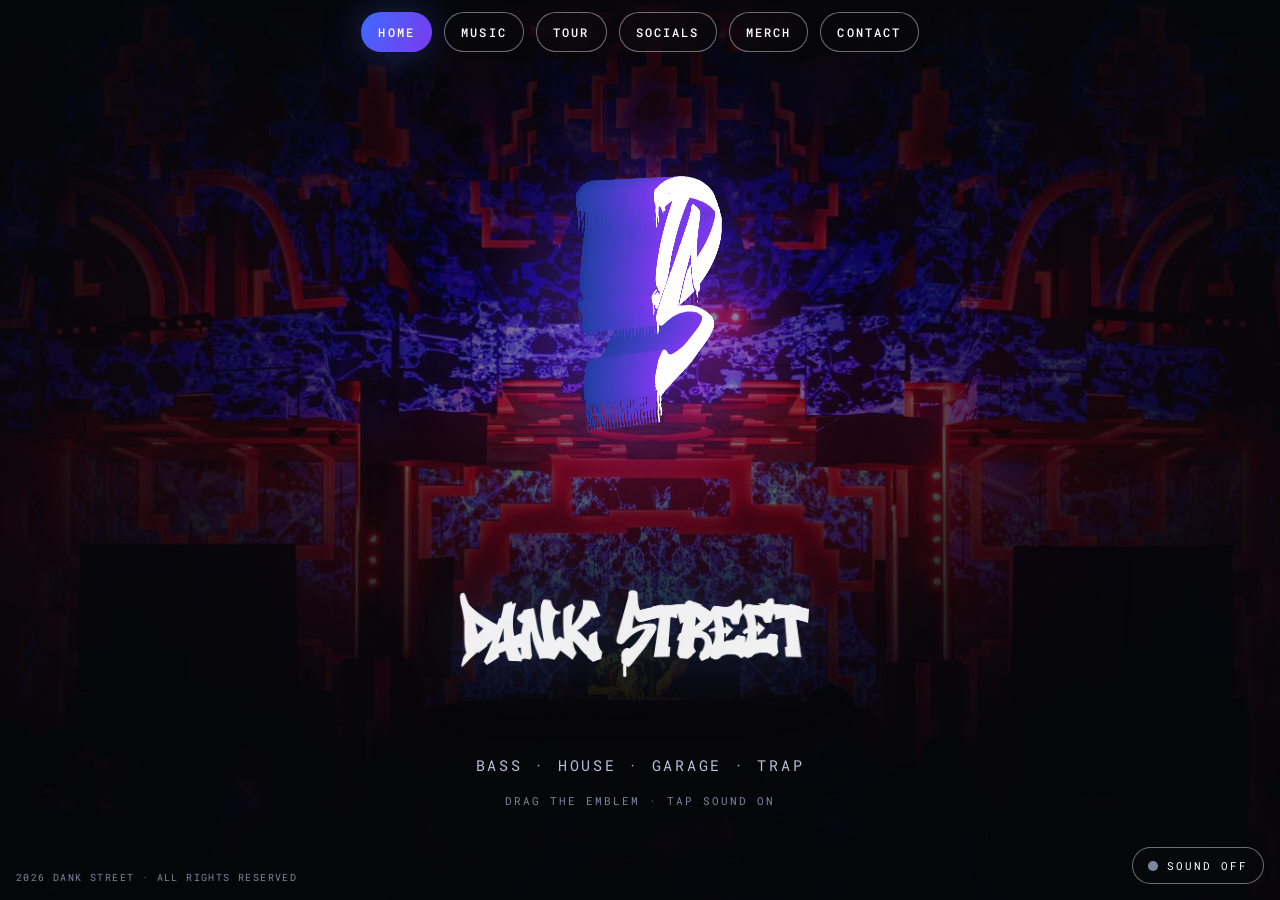
==== index.html @ d5a0f004 "Refresh genre tagline, retire signup for a coming-soon Merch page The tagline now reads bass / house" ====
<!doctype html>
<html lang="en">
  <head>
    <meta charset="UTF-8" />
    <meta name="viewport" content="width=device-width, initial-scale=1.0, viewport-fit=cover" />
    <title>DANK STREET</title>
    <meta name="description" content="DANK STREET — Philly / NYC DJ & producer. Bass · house · garage · trap. Music, tour dates, and bookings." />

    <meta property="og:type" content="website" />
    <meta property="og:title" content="DANK STREET" />
    <meta property="og:description" content="Philly / NYC DJ & producer. Bass · house · garage · trap." />
    <meta property="og:image" content="assets/img/og-cover.jpg" />
    <meta name="theme-color" content="#05060a" />

    <link rel="icon" href="assets/img/favicon.png" />
    <link rel="preconnect" href="https://fonts.googleapis.com" />
    <link rel="preconnect" href="https://fonts.gstatic.com" crossorigin />
    <link
      href="https://fonts.googleapis.com/css2?family=Roboto+Mono:wght@400;500;700&display=swap"
      rel="stylesheet"
    />
    <link rel="stylesheet" href="styles.css" />
  </head>
  <body>
    <!-- Ambient gradient wash -->
    <div class="bg-aura" aria-hidden="true"></div>

    <!-- Fixed glass pill nav -->
    <nav class="site-nav" aria-label="Site">
      <a class="nav-link" data-nav href="#home">Home</a>
      <a class="nav-link" data-nav href="#music">Music</a>
      <a class="nav-link" data-nav href="#tour">Tour</a>
      <a class="nav-link" data-nav href="#socials">Socials</a>
      <a class="nav-link" data-nav href="#merch">Merch</a>
      <a class="nav-link" data-nav href="#contact">Contact</a>
    </nav>

    <!-- Immersive hero: photo wash + slab + white logo wordmark -->
    <header class="hero" id="hero">
      <div class="hero-bg" id="heroBg" aria-hidden="true"></div>
      <div class="hero-overlay" aria-hidden="true"></div>
      <canvas id="slab" class="slab" aria-label="Interactive 3D DANK STREET icon — drag to spin"></canvas>
      <h1 class="hero-brand">
        <img
          class="hero-logo"
          id="heroLogo"
          src="assets/img/logo-hero.png"
          alt="DANK STREET"
        />
      </h1>
      <p class="hero-tag">bass &middot; house &middot; garage &middot; trap</p>
      <p class="hero-hint">drag the emblem &middot; tap sound on</p>
    </header>

    <!-- Routed content mounts here -->
    <main id="root" class="view" aria-live="polite"></main>

    <!-- Audio controls -->
    <button id="audioToggle" class="audio-toggle" type="button" aria-pressed="false" title="Play Dank Street release previews">
      <span class="audio-icon" aria-hidden="true"></span>
      <span class="audio-label">SOUND OFF</span>
    </button>

    <audio id="bgAudio" preload="none"></audio>
    <audio id="sfxHover" preload="none"></audio>
    <audio id="sfxClick" preload="none"></audio>

    <footer class="site-credit">
      <span data-year></span> DANK STREET &middot; all rights reserved
    </footer>

    <script src="content.js"></script>
    <script src="js/scramble.js" defer></script>
    <script src="js/slab.js" defer></script>
    <script src="js/audio.js" defer></script>
    <script src="js/hero.js" defer></script>
    <script src="js/router.js" defer></script>
  </body>
</html>
---- styles.css ----
/* =========================================================
   DANK STREET — theme tokens
   Palette: blues / black / purples / whites
   ========================================================= */
:root {
  --bg-black: #05060a;
  --bg-deep: #070912;
  --panel: #0c0e16;
  --panel-2: #12152233;

  --blue: #3d6bff;
  --blue-bright: #5b9ef5;
  --blue-deep: #1b2a6b;
  --purple: #7c3aed;
  --purple-bright: #a855f7;

  --white: #ffffff;
  --muted: #b8c0d8;
  --muted-dim: #7c869f;

  --border: rgba(255, 255, 255, 0.16);
  --border-strong: rgba(255, 255, 255, 0.42);

  --grad-brand: linear-gradient(120deg, var(--blue) 0%, var(--purple) 100%);
  --grad-brand-soft: linear-gradient(120deg, var(--blue-bright), var(--purple-bright));
  --glow-blue: 0 0 40px rgba(61, 107, 255, 0.35);
  --glow-purple: 0 0 44px rgba(124, 58, 237, 0.35);

  --track: 0.18em;
  --nav-h: 64px;
  --ease: cubic-bezier(0.22, 1, 0.36, 1);
}

/* =========================================================
   Base
   ========================================================= */
*,
*::before,
*::after {
  box-sizing: border-box;
}

html,
body {
  margin: 0;
  padding: 0;
  min-height: 100%;
  background: var(--bg-black);
  color: var(--white);
  font-family: "Roboto Mono", ui-monospace, SFMono-Regular, Menlo, monospace;
  -webkit-font-smoothing: antialiased;
  text-rendering: optimizeLegibility;
  overscroll-behavior: none;
  overflow-x: hidden;
}

body {
  overflow-x: hidden;
}

a {
  color: var(--blue-bright);
  text-decoration: none;
}

::selection {
  background: var(--purple);
  color: var(--white);
}

/* Ambient gradient wash behind everything */
.bg-aura {
  position: fixed;
  inset: 0;
  z-index: -2;
  background:
    radial-gradient(60% 55% at 22% 18%, rgba(61, 107, 255, 0.22), transparent 60%),
    radial-gradient(55% 55% at 82% 78%, rgba(124, 58, 237, 0.24), transparent 60%),
    radial-gradient(90% 90% at 50% 50%, rgba(7, 9, 18, 0), var(--bg-black) 85%);
  pointer-events: none;
}
.bg-aura::after {
  content: "";
  position: absolute;
  inset: 0;
  background-image: linear-gradient(rgba(255, 255, 255, 0.02) 1px, transparent 1px),
    linear-gradient(90deg, rgba(255, 255, 255, 0.02) 1px, transparent 1px);
  background-size: 48px 48px;
  mask-image: radial-gradient(70% 70% at 50% 40%, black, transparent 80%);
}

/* =========================================================
   Navigation — glass pills
   ========================================================= */
.site-nav {
  position: fixed;
  top: max(12px, env(safe-area-inset-top, 0px));
  left: 0;
  right: 0;
  z-index: 60;
  display: flex;
  flex-wrap: wrap;
  justify-content: center;
  gap: 10px 12px;
  padding: 0 max(16px, env(safe-area-inset-right, 0px)) 0
    max(16px, env(safe-area-inset-left, 0px));
}

.nav-link {
  color: var(--white);
  font-size: 12px;
  font-weight: 500;
  letter-spacing: var(--track);
  text-transform: uppercase;
  padding: 10px 16px;
  min-height: 40px;
  display: inline-flex;
  align-items: center;
  border: 1px solid var(--border-strong);
  border-radius: 999px;
  background: rgba(10, 10, 14, 0.4);
  backdrop-filter: blur(8px);
  -webkit-backdrop-filter: blur(8px);
  transition: background 160ms var(--ease), color 160ms var(--ease),
    border-color 160ms var(--ease), box-shadow 160ms var(--ease);
}

.nav-link:hover,
.nav-link:focus-visible {
  background: var(--white);
  color: var(--bg-black);
  border-color: var(--white);
  outline: none;
}

.nav-link.is-active {
  border-color: transparent;
  background: var(--grad-brand);
  color: var(--white);
  box-shadow: var(--glow-blue);
}

/* =========================================================
   Hero
   ========================================================= */
.hero {
  position: relative;
  min-height: 100vh; /* fallback */
  min-height: 100svh;
  display: flex;
  flex-direction: column;
  align-items: center;
  justify-content: center;
  text-align: center;
  padding: calc(var(--nav-h) + 24px + env(safe-area-inset-top, 0px))
    max(20px, env(safe-area-inset-right, 0px))
    calc(40px + env(safe-area-inset-bottom, 0px))
    max(20px, env(safe-area-inset-left, 0px));
  overflow: hidden;
  transition: opacity 400ms var(--ease), transform 400ms var(--ease),
    min-height 400ms var(--ease);
}

/* When a content route is active, the hero recedes but stays visible */
body.route-active .hero {
  min-height: 52vh;
  min-height: 52svh;
  opacity: 0.9;
}

.hero-bg {
  position: absolute;
  inset: 0;
  z-index: 0;
  overflow: hidden;
}

.hero-bg-slide {
  position: absolute;
  inset: -4%;
  background-size: cover;
  background-position: center;
  opacity: 0;
  transform: scale(1.04);
  transition: opacity 1.4s var(--ease), transform 9s linear;
}

.hero-bg-slide.is-active {
  opacity: 1;
  transform: scale(1.1);
}

.hero-overlay {
  position: absolute;
  inset: 0;
  z-index: 1;
  background:
    radial-gradient(50% 45% at 50% 42%, rgba(5, 6, 10, 0.25) 0%, rgba(5, 6, 10, 0.72) 60%, rgba(5, 6, 10, 0.92) 100%),
    linear-gradient(180deg, rgba(5, 6, 10, 0.45) 0%, transparent 40%, rgba(5, 6, 10, 0.85) 100%);
  pointer-events: none;
}

.slab {
  position: relative;
  z-index: 2;
  width: min(52vmin, 380px);
  height: min(52vmin, 380px);
  touch-action: none;
  cursor: grab;
  filter: drop-shadow(0 28px 70px rgba(124, 58, 237, 0.4));
}
.slab:active {
  cursor: grabbing;
}

.hero-brand {
  position: relative;
  z-index: 2;
  margin: 6px 0 4px;
  padding: 0;
  line-height: 0;
}

.hero-logo {
  display: block;
  width: min(62vmin, 420px);
  height: auto;
  object-fit: contain;
  opacity: 0.94;
  filter:
    drop-shadow(0 0 28px rgba(91, 158, 245, 0.25))
    drop-shadow(0 12px 32px rgba(5, 6, 10, 0.45));
}

.hero-tag {
  position: relative;
  z-index: 2;
  margin: 10px 0 18px;
  color: var(--muted);
  font-size: clamp(0.72rem, 2.4vw, 0.95rem);
  letter-spacing: var(--track);
  text-transform: uppercase;
}

.hero-hint {
  position: relative;
  z-index: 2;
  margin: 0;
  color: var(--muted-dim);
  font-size: 11px;
  letter-spacing: var(--track);
  text-transform: uppercase;
}

/* Contact extras */
.contact-layout {
  display: grid;
  gap: 24px;
  grid-template-columns: minmax(0, 220px) 1fr;
  align-items: start;
}
.contact-shot {
  width: 100%;
  aspect-ratio: 1 / 1;
  object-fit: cover;
  border-radius: 16px;
  border: 1px solid var(--border);
}
.contact-actions {
  display: flex;
  flex-wrap: wrap;
  gap: 10px;
  margin-top: 16px;
}

/* =========================================================
   Routed views
   ========================================================= */
.view {
  max-width: 1280px;
  margin: 0 auto;
  padding: 0 max(20px, env(safe-area-inset-right, 0px)) 120px
    max(20px, env(safe-area-inset-left, 0px));
}

.view:empty {
  padding: 0;
}

.section {
  animation: rise 420ms var(--ease) both;
}

@keyframes rise {
  from {
    opacity: 0;
    transform: translateY(18px);
  }
  to {
    opacity: 1;
    transform: none;
  }
}

.section-head {
  display: flex;
  align-items: baseline;
  gap: 14px;
  margin: 8px 0 28px;
  padding-bottom: 16px;
  border-bottom: 1px solid var(--border);
}

.section-title {
  margin: 0;
  font-size: clamp(1.6rem, 5vw, 2.6rem);
  font-weight: 700;
  letter-spacing: 0.05em;
  text-transform: uppercase;
}

.section-index {
  color: var(--purple-bright);
  font-size: 12px;
  letter-spacing: var(--track);
}

.lead {
  color: var(--muted);
  max-width: 60ch;
  line-height: 1.7;
}

/* Cards / grids */
.grid {
  display: grid;
  gap: 18px;
}
.grid.cols-2 {
  grid-template-columns: repeat(auto-fill, minmax(280px, 1fr));
}
.grid.cols-3 {
  grid-template-columns: repeat(auto-fill, minmax(320px, 1fr));
}

.card {
  border: 1px solid var(--border);
  border-radius: 16px;
  background: linear-gradient(180deg, rgba(255, 255, 255, 0.04), rgba(255, 255, 255, 0.01));
  overflow: hidden;
  transition: border-color 200ms var(--ease), transform 200ms var(--ease),
    box-shadow 200ms var(--ease);
}
.card:hover {
  border-color: var(--border-strong);
  transform: translateY(-3px);
  box-shadow: var(--glow-purple);
}

/* Music */
.release-cover {
  aspect-ratio: 1 / 1;
  width: 100%;
  object-fit: cover;
  display: block;
  background: var(--grad-brand);
}
.release-cover.placeholder {
  display: grid;
  place-items: center;
  color: rgba(255, 255, 255, 0.8);
  font-size: 11px;
  letter-spacing: var(--track);
  text-transform: uppercase;
}
.release-body {
  padding: 14px 16px 18px;
}
.release-title {
  margin: 0 0 2px;
  font-size: 1rem;
  letter-spacing: 0.04em;
}
.release-meta {
  color: var(--muted-dim);
  font-size: 12px;
  letter-spacing: 0.08em;
  text-transform: uppercase;
}
.release-links {
  display: flex;
  flex-wrap: wrap;
  gap: 8px;
  margin-top: 12px;
}
.embed-wrap {
  border-top: 1px solid var(--border);
  width: 100%;
  max-width: 100%;
  overflow: hidden;
}
.embed-wrap iframe {
  display: block;
  width: 100%;
  max-width: 100%;
  border: 0;
}

/* Tour */
.tour-row {
  display: grid;
  grid-template-columns: 120px 1fr auto;
  gap: 16px;
  align-items: center;
  padding: 18px 4px;
  border-bottom: 1px solid var(--border);
}
.tour-date {
  color: var(--blue-bright);
  font-weight: 700;
  letter-spacing: 0.06em;
}
.tour-place {
  display: flex;
  flex-direction: column;
  gap: 2px;
}
.tour-city {
  letter-spacing: 0.04em;
  text-transform: uppercase;
}
.tour-venue {
  color: var(--muted-dim);
  font-size: 13px;
}

/* Socials */
.social-list {
  display: flex;
  flex-wrap: wrap;
  gap: 12px;
}

/* Brand mark drawn as a mask so it inherits the pill's text colour and
   inverts along with it on hover. */
.social-icon {
  width: 16px;
  height: 16px;
  flex: none;
  background: currentColor;
  -webkit-mask: var(--icon) center / contain no-repeat;
  mask: var(--icon) center / contain no-repeat;
}

/* Buttons / pills */
.btn {
  display: inline-flex;
  align-items: center;
  gap: 8px;
  font-size: 12px;
  font-weight: 500;
  letter-spacing: var(--track);
  text-transform: uppercase;
  padding: 10px 18px;
  border-radius: 999px;
  border: 1px solid var(--border-strong);
  background: rgba(255, 255, 255, 0.04);
  color: var(--white);
  cursor: pointer;
  transition: background 160ms var(--ease), color 160ms var(--ease),
    border-color 160ms var(--ease), box-shadow 160ms var(--ease);
}
.btn:hover,
.btn:focus-visible {
  background: var(--white);
  color: var(--bg-black);
  border-color: var(--white);
  outline: none;
}
.btn.primary {
  background: var(--grad-brand);
  border-color: transparent;
  box-shadow: var(--glow-blue);
}
.btn.primary:hover {
  filter: brightness(1.08);
  color: var(--white);
}
.btn.sm {
  padding: 7px 13px;
  font-size: 11px;
}

/* Coming-soon badge */
.coming-soon {
  display: inline-block;
  margin: 0 0 18px;
  padding: 7px 14px;
  border-radius: 999px;
  border: 1px solid rgba(168, 85, 247, 0.45);
  background: rgba(124, 58, 237, 0.14);
  color: var(--purple-bright);
  font-size: 11px;
  letter-spacing: var(--track);
  text-transform: uppercase;
}

/* Forms */
.form {
  display: flex;
  flex-direction: column;
  gap: 14px;
  max-width: min(460px, 100%);
  width: 100%;
}
.field label {
  display: block;
  font-size: 11px;
  letter-spacing: var(--track);
  text-transform: uppercase;
  color: var(--muted);
  margin-bottom: 6px;
}
.field input,
.field textarea {
  width: 100%;
  max-width: 100%;
  box-sizing: border-box;
  padding: 12px 14px;
  border-radius: 12px;
  border: 1px solid var(--border);
  background: rgba(255, 255, 255, 0.03);
  color: var(--white);
  font: inherit;
  font-size: 16px; /* avoids iOS focus zoom */
  transition: border-color 160ms var(--ease), box-shadow 160ms var(--ease);
}
.field input:focus,
.field textarea:focus {
  outline: none;
  border-color: var(--blue);
  box-shadow: 0 0 0 3px rgba(61, 107, 255, 0.25);
}
.form-note {
  min-height: 18px;
  font-size: 12px;
  letter-spacing: 0.04em;
}
.form-note.ok {
  color: var(--blue-bright);
}
.form-note.err {
  color: #ff6b8b;
}

.empty-state {
  color: var(--muted-dim);
  border: 1px dashed var(--border);
  border-radius: 16px;
  padding: 40px 24px;
  text-align: center;
  letter-spacing: 0.06em;
}

/* =========================================================
   Audio toggle
   ========================================================= */
.audio-toggle {
  position: fixed;
  right: max(16px, env(safe-area-inset-right, 0px));
  bottom: max(16px, env(safe-area-inset-bottom, 0px));
  z-index: 60;
  display: inline-flex;
  align-items: center;
  gap: 9px;
  padding: 10px 15px;
  max-width: min(240px, calc(100vw - 32px));
  border-radius: 999px;
  border: 1px solid var(--border-strong);
  background: rgba(10, 10, 14, 0.5);
  backdrop-filter: blur(8px);
  -webkit-backdrop-filter: blur(8px);
  color: var(--white);
  font: inherit;
  font-size: 11px;
  letter-spacing: var(--track);
  text-transform: uppercase;
  cursor: pointer;
  transition: background 160ms var(--ease), border-color 160ms var(--ease);
}
.audio-toggle:hover {
  border-color: var(--white);
}
.audio-label {
  overflow: hidden;
  text-overflow: ellipsis;
  white-space: nowrap;
}
.audio-icon {
  width: 10px;
  height: 10px;
  border-radius: 50%;
  background: var(--muted-dim);
  box-shadow: none;
  transition: background 160ms var(--ease), box-shadow 160ms var(--ease);
}
.audio-toggle[aria-pressed="true"] .audio-icon {
  background: var(--blue-bright);
  box-shadow: 0 0 12px var(--blue-bright);
  animation: pulse 1.6s var(--ease) infinite;
}
@keyframes pulse {
  0%,
  100% {
    transform: scale(1);
    opacity: 1;
  }
  50% {
    transform: scale(1.35);
    opacity: 0.7;
  }
}

/* =========================================================
   Footer credit
   ========================================================= */
.site-credit {
  position: fixed;
  left: max(16px, env(safe-area-inset-left, 0px));
  bottom: max(16px, env(safe-area-inset-bottom, 0px));
  z-index: 40;
  color: var(--muted-dim);
  font-size: 10px;
  letter-spacing: 0.14em;
  text-transform: uppercase;
  pointer-events: none;
  max-width: calc(100vw - 160px);
}

.release,
.card {
  max-width: 100%;
}
img {
  max-width: 100%;
  height: auto;
}

/* =========================================================
   Responsive
   ========================================================= */
@media (max-width: 720px) {
  .site-nav {
    gap: 6px 8px;
    top: max(8px, env(safe-area-inset-top, 0px));
  }
  .nav-link {
    padding: 9px 12px;
    min-height: 40px;
    font-size: 11px;
    letter-spacing: 0.1em;
  }
  .tour-row {
    grid-template-columns: 1fr;
    gap: 8px;
  }
  .site-credit {
    display: none;
  }
  .contact-layout {
    grid-template-columns: 1fr;
  }
  .contact-shot {
    max-width: 220px;
  }
  .hero {
    padding-top: calc(72px + env(safe-area-inset-top, 0px));
    padding-bottom: calc(28px + env(safe-area-inset-bottom, 0px));
  }
  .hero-logo {
    width: min(70vmin, 300px);
  }
  .slab {
    width: min(40vmin, 240px);
    height: min(40vmin, 240px);
  }
  body.route-active .hero {
    min-height: 42vh;
    min-height: 42svh;
  }
  .grid.cols-2,
  .grid.cols-3 {
    grid-template-columns: 1fr;
  }
  .contact-actions {
    width: 100%;
  }
  .contact-actions .btn {
    flex: 1 1 auto;
    justify-content: center;
  }
}

/* Very narrow phones: keep nav as a single scrollable row */
@media (max-width: 400px) {
  .site-nav {
    flex-wrap: nowrap;
    justify-content: flex-start;
    overflow-x: auto;
    -webkit-overflow-scrolling: touch;
    scrollbar-width: none;
    gap: 8px;
    padding-bottom: 4px;
  }
  .site-nav::-webkit-scrollbar {
    display: none;
  }
  .nav-link {
    flex: 0 0 auto;
    padding: 9px 14px;
    font-size: 10px;
  }
  .slab {
    width: min(38vmin, 200px);
    height: min(38vmin, 200px);
  }
  .hero-logo {
    width: min(78vmin, 280px);
  }
  .hero-hint {
    font-size: 10px;
  }
}

@media (prefers-reduced-motion: reduce) {
  *,
  *::before,
  *::after {
    animation-duration: 0.001ms !important;
    animation-iteration-count: 1 !important;
    transition-duration: 0.001ms !important;
  }
}
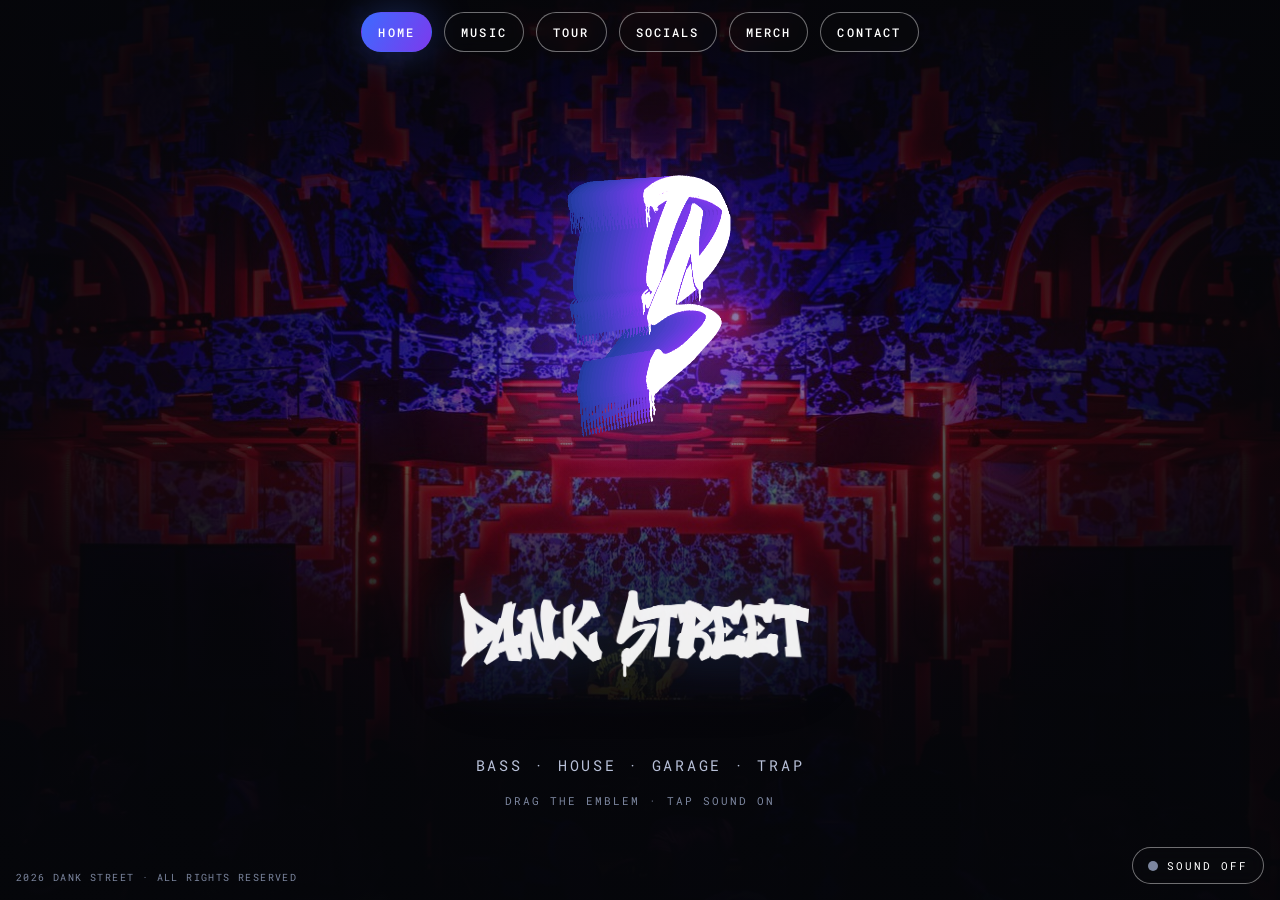
==== commit 86f652c8: "Free scroll from the hero emblem and prep for cloud launch The slab canvas used touch-action:none an" ====
--- a/index.html
+++ b/index.html
@@ -6,10 +6,16 @@
     <title>DANK STREET</title>
     <meta name="description" content="DANK STREET — Philly / NYC DJ & producer. Bass · house · garage · trap. Music, tour dates, and bookings." />
 
+    <!-- Social scrapers do not run JS and do not reliably resolve relative
+         URLs, so these four must stay absolute. Update all of them together
+         when the custom domain goes live (see DEPLOY.md). -->
+    <link rel="canonical" href="https://llawn43.github.io/DANKSTREET-website/" />
     <meta property="og:type" content="website" />
     <meta property="og:title" content="DANK STREET" />
     <meta property="og:description" content="Philly / NYC DJ & producer. Bass · house · garage · trap." />
-    <meta property="og:image" content="assets/img/og-cover.jpg" />
+    <meta property="og:url" content="https://llawn43.github.io/DANKSTREET-website/" />
+    <meta property="og:image" content="https://llawn43.github.io/DANKSTREET-website/assets/img/og-cover.jpg" />
+    <meta name="twitter:card" content="summary_large_image" />
     <meta name="theme-color" content="#05060a" />
 
     <link rel="icon" href="assets/img/favicon.png" />
--- a/styles.css
+++ b/styles.css
@@ -205,7 +205,9 @@
   z-index: 2;
   width: min(52vmin, 380px);
   height: min(52vmin, 380px);
-  touch-action: none;
+  /* pan-y hands vertical swipes back to the page so the emblem cannot trap
+     scrolling on touch devices; horizontal drags still reach the canvas. */
+  touch-action: pan-y;
   cursor: grab;
   filter: drop-shadow(0 28px 70px rgba(124, 58, 237, 0.4));
 }
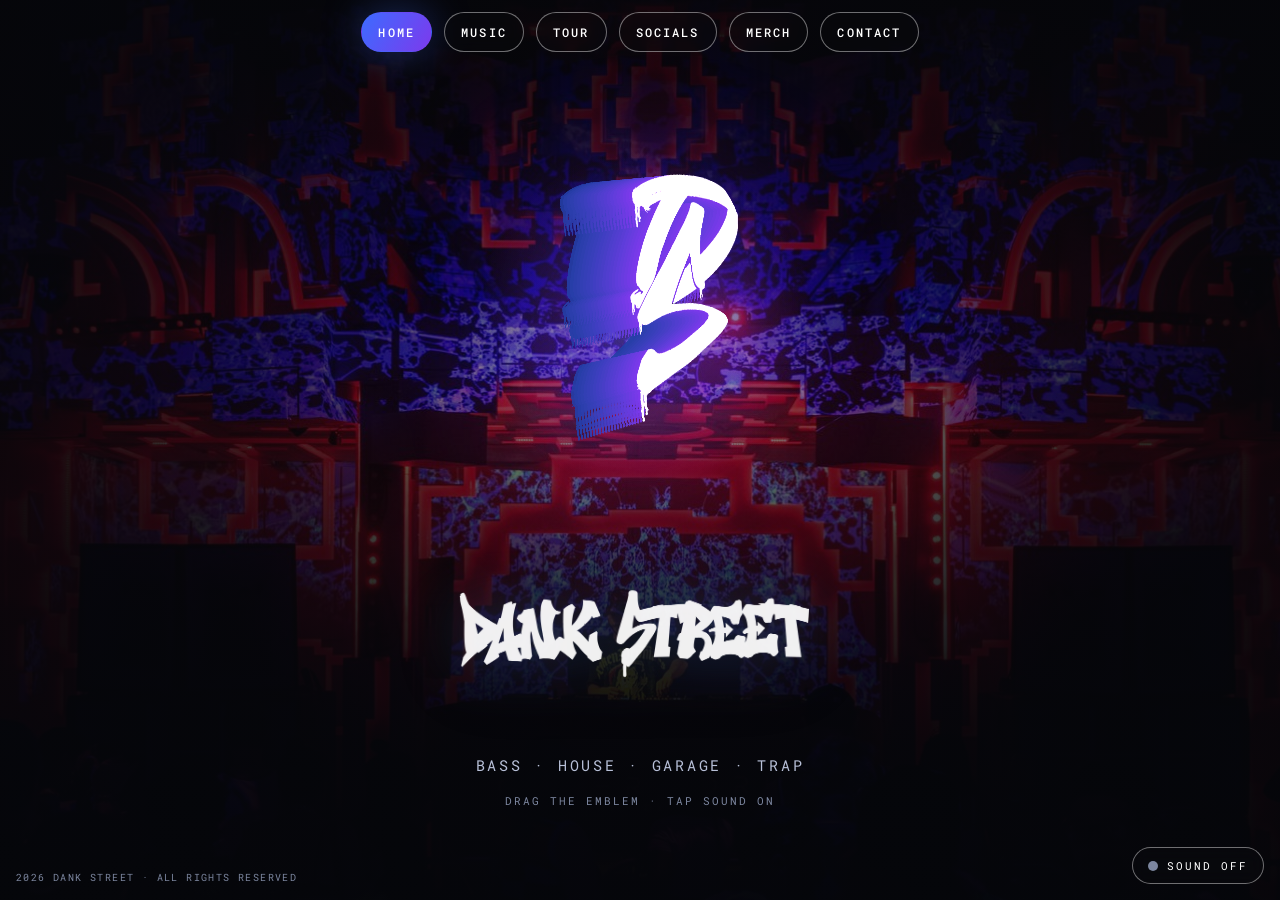
==== commit 3c393351: "Attach dankstreetmusic.com and point Open Graph at the live domain DNS now resolves to GitHub Pages." ====
--- a/index.html
+++ b/index.html
@@ -9,12 +9,12 @@
     <!-- Social scrapers do not run JS and do not reliably resolve relative
          URLs, so these four must stay absolute. Update all of them together
          when the custom domain goes live (see DEPLOY.md). -->
-    <link rel="canonical" href="https://llawn43.github.io/DANKSTREET-website/" />
+    <link rel="canonical" href="https://dankstreetmusic.com/" />
     <meta property="og:type" content="website" />
     <meta property="og:title" content="DANK STREET" />
     <meta property="og:description" content="Philly / NYC DJ & producer. Bass · house · garage · trap." />
-    <meta property="og:url" content="https://llawn43.github.io/DANKSTREET-website/" />
-    <meta property="og:image" content="https://llawn43.github.io/DANKSTREET-website/assets/img/og-cover.jpg" />
+    <meta property="og:url" content="https://dankstreetmusic.com/" />
+    <meta property="og:image" content="https://dankstreetmusic.com/assets/img/og-cover.jpg" />
     <meta name="twitter:card" content="summary_large_image" />
     <meta name="theme-color" content="#05060a" />
 
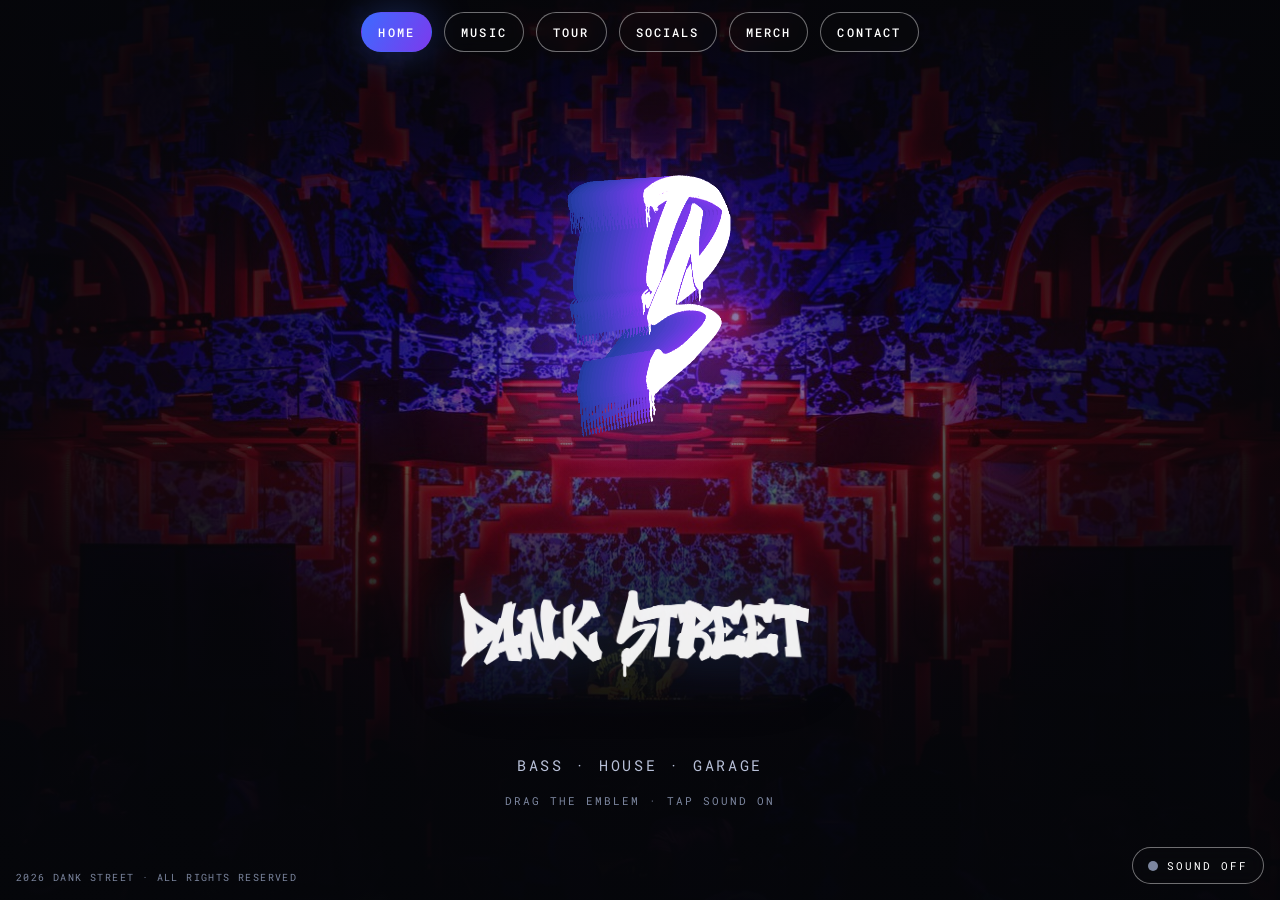
==== commit 06b1003d: "Drop trap from the genre tagline on home and meta" ====
--- a/index.html
+++ b/index.html
@@ -4,7 +4,7 @@
     <meta charset="UTF-8" />
     <meta name="viewport" content="width=device-width, initial-scale=1.0, viewport-fit=cover" />
     <title>DANK STREET</title>
-    <meta name="description" content="DANK STREET — Philly / NYC DJ & producer. Bass · house · garage · trap. Music, tour dates, and bookings." />
+    <meta name="description" content="DANK STREET — Philly / NYC DJ & producer. Bass · house · garage. Music, tour dates, and bookings." />
 
     <!-- Social scrapers do not run JS and do not reliably resolve relative
          URLs, so these four must stay absolute. Update all of them together
@@ -12,7 +12,7 @@
     <link rel="canonical" href="https://dankstreetmusic.com/" />
     <meta property="og:type" content="website" />
     <meta property="og:title" content="DANK STREET" />
-    <meta property="og:description" content="Philly / NYC DJ & producer. Bass · house · garage · trap." />
+    <meta property="og:description" content="Philly / NYC DJ & producer. Bass · house · garage." />
     <meta property="og:url" content="https://dankstreetmusic.com/" />
     <meta property="og:image" content="https://dankstreetmusic.com/assets/img/og-cover.jpg" />
     <meta name="twitter:card" content="summary_large_image" />
@@ -54,7 +54,7 @@
           alt="DANK STREET"
         />
       </h1>
-      <p class="hero-tag">bass &middot; house &middot; garage &middot; trap</p>
+      <p class="hero-tag">bass &middot; house &middot; garage</p>
       <p class="hero-hint">drag the emblem &middot; tap sound on</p>
     </header>
 
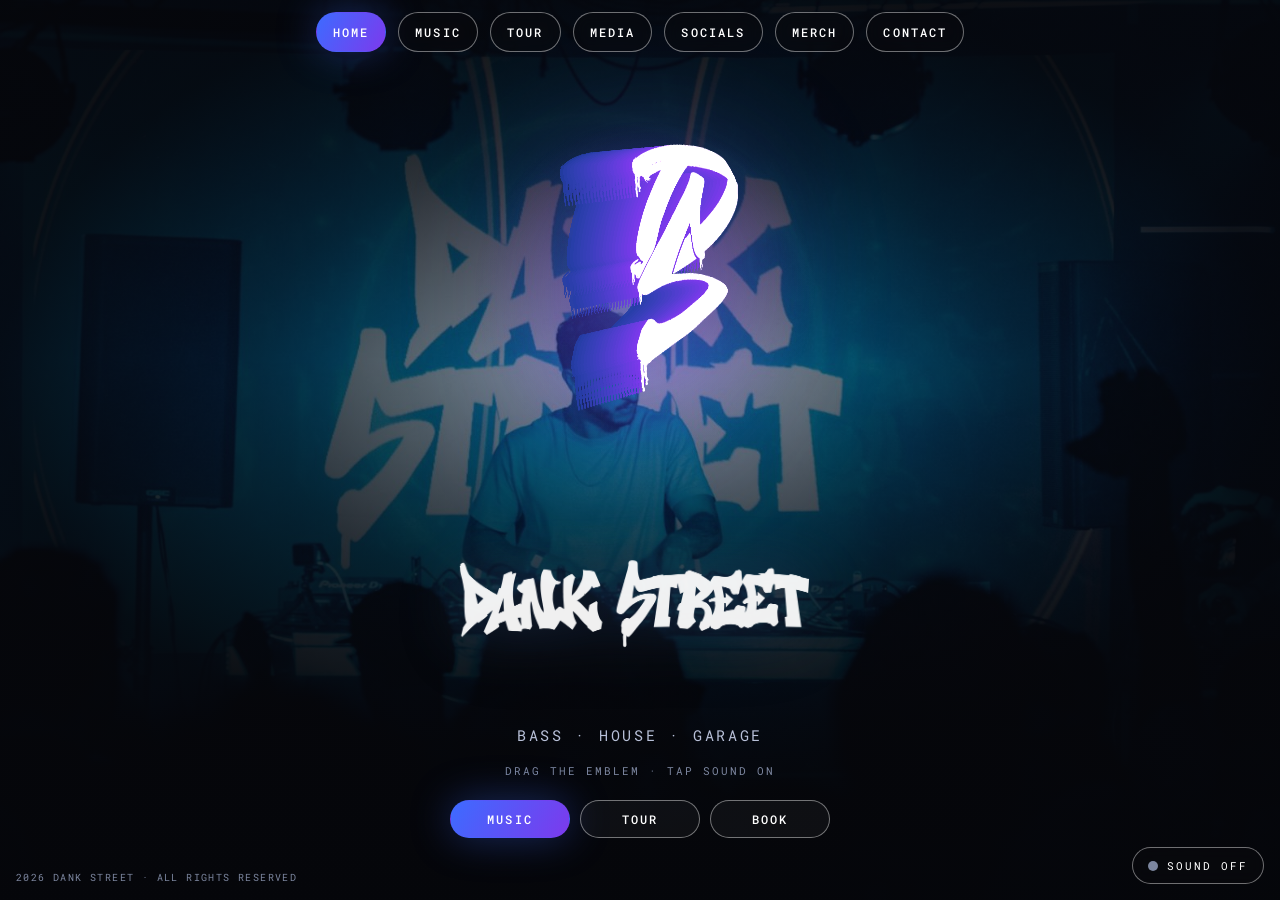
==== commit 48abb9c1: "Ship review fixes: tour sync, SEO, CTAs, media, and weight pass. Reconcile upcoming dates with Linkt" ====
--- a/index.html
+++ b/index.html
@@ -4,7 +4,10 @@
     <meta charset="UTF-8" />
     <meta name="viewport" content="width=device-width, initial-scale=1.0, viewport-fit=cover" />
     <title>DANK STREET</title>
-    <meta name="description" content="DANK STREET — Philly / NYC DJ & producer. Bass · house · garage. Music, tour dates, and bookings." />
+    <meta
+      name="description"
+      content="DANK STREET - Philly / NYC DJ and producer. Bass, house, garage. Music, tour dates, and bookings."
+    />
 
     <!-- Social scrapers do not run JS and do not reliably resolve relative
          URLs, so these four must stay absolute. Update all of them together
@@ -12,7 +15,10 @@
     <link rel="canonical" href="https://dankstreetmusic.com/" />
     <meta property="og:type" content="website" />
     <meta property="og:title" content="DANK STREET" />
-    <meta property="og:description" content="Philly / NYC DJ & producer. Bass · house · garage." />
+    <meta
+      property="og:description"
+      content="Philly / NYC DJ and producer. Bass, house, garage."
+    />
     <meta property="og:url" content="https://dankstreetmusic.com/" />
     <meta property="og:image" content="https://dankstreetmusic.com/assets/img/og-cover.jpg" />
     <meta name="twitter:card" content="summary_large_image" />
@@ -26,6 +32,29 @@
       rel="stylesheet"
     />
     <link rel="stylesheet" href="styles.css" />
+
+    <script type="application/ld+json">
+      {
+        "@context": "https://schema.org",
+        "@type": "MusicGroup",
+        "name": "DANK STREET",
+        "url": "https://dankstreetmusic.com/",
+        "genre": ["Bass House", "House", "UK Garage", "Bass"],
+        "email": "dankstreets@gmail.com",
+        "sameAs": [
+          "https://instagram.com/dankstreetmusic",
+          "https://soundcloud.com/dankstreet",
+          "https://open.spotify.com/artist/0NLNgYQ7nC55xyR1yK0ELY",
+          "https://music.apple.com/us/artist/dank-street/1811364253",
+          "https://www.beatport.com/artist/dank-street/1310487",
+          "https://linktr.ee/dankstreetmusic"
+        ],
+        "memberOf": {
+          "@type": "Organization",
+          "name": "Sound Selectas"
+        }
+      }
+    </script>
   </head>
   <body>
     <!-- Ambient gradient wash -->
@@ -36,6 +65,7 @@
       <a class="nav-link" data-nav href="#home">Home</a>
       <a class="nav-link" data-nav href="#music">Music</a>
       <a class="nav-link" data-nav href="#tour">Tour</a>
+      <a class="nav-link" data-nav href="#media">Media</a>
       <a class="nav-link" data-nav href="#socials">Socials</a>
       <a class="nav-link" data-nav href="#merch">Merch</a>
       <a class="nav-link" data-nav href="#contact">Contact</a>
@@ -45,24 +75,37 @@
     <header class="hero" id="hero">
       <div class="hero-bg" id="heroBg" aria-hidden="true"></div>
       <div class="hero-overlay" aria-hidden="true"></div>
-      <canvas id="slab" class="slab" aria-label="Interactive 3D DANK STREET icon — drag to spin"></canvas>
+      <canvas id="slab" class="slab" aria-label="Interactive 3D DANK STREET icon - drag to spin"></canvas>
       <h1 class="hero-brand">
         <img
           class="hero-logo"
           id="heroLogo"
           src="assets/img/logo-hero.png"
           alt="DANK STREET"
+          width="840"
+          height="280"
         />
       </h1>
       <p class="hero-tag">bass &middot; house &middot; garage</p>
       <p class="hero-hint">drag the emblem &middot; tap sound on</p>
+      <div class="hero-cta" role="group" aria-label="Quick links">
+        <a class="btn primary" href="#music">Music</a>
+        <a class="btn" href="#tour">Tour</a>
+        <a class="btn" href="#contact">Book</a>
+      </div>
     </header>
 
     <!-- Routed content mounts here -->
     <main id="root" class="view" aria-live="polite"></main>
 
     <!-- Audio controls -->
-    <button id="audioToggle" class="audio-toggle" type="button" aria-pressed="false" title="Play Dank Street release previews">
+    <button
+      id="audioToggle"
+      class="audio-toggle"
+      type="button"
+      aria-pressed="false"
+      title="Play Dank Street release previews"
+    >
       <span class="audio-icon" aria-hidden="true"></span>
       <span class="audio-label">SOUND OFF</span>
     </button>
@@ -76,6 +119,18 @@
     </footer>
 
     <script src="content.js"></script>
+    <script>
+      (function () {
+        var cfg = (window.DANK_STREET && window.DANK_STREET.analytics) || {};
+        var domain = cfg.plausibleDomain;
+        if (!domain) return;
+        var s = document.createElement("script");
+        s.defer = true;
+        s.setAttribute("data-domain", domain);
+        s.src = "https://plausible.io/js/script.js";
+        document.head.appendChild(s);
+      })();
+    </script>
     <script src="js/scramble.js" defer></script>
     <script src="js/slab.js" defer></script>
     <script src="js/audio.js" defer></script>
--- a/styles.css
+++ b/styles.css
@@ -177,9 +177,12 @@
 
 .hero-bg-slide {
   position: absolute;
-  inset: -4%;
+  /* Slight overscan so ken-burns scale never reveals edges. */
+  inset: -6%;
+  /* cover = fill the hero with zero letterboxing; crops overflow only. */
   background-size: cover;
-  background-position: center;
+  background-position: center center;
+  background-repeat: no-repeat;
   opacity: 0;
   transform: scale(1.04);
   transition: opacity 1.4s var(--ease), transform 9s linear;
@@ -254,6 +257,26 @@
   text-transform: uppercase;
 }
 
+.hero-cta {
+  position: relative;
+  z-index: 2;
+  display: flex;
+  flex-wrap: wrap;
+  justify-content: center;
+  gap: 10px;
+  margin-top: 22px;
+}
+
+.hero-cta .btn {
+  min-width: 7.5rem;
+  justify-content: center;
+}
+
+body.route-active .hero-cta {
+  opacity: 0.35;
+  pointer-events: none;
+}
+
 /* Contact extras */
 .contact-layout {
   display: grid;
@@ -273,6 +296,95 @@
   flex-wrap: wrap;
   gap: 10px;
   margin-top: 16px;
+}
+
+.subhead {
+  margin: 28px 0 14px;
+  font-size: 0.85rem;
+  letter-spacing: var(--track);
+  text-transform: uppercase;
+  color: var(--muted);
+  font-weight: 500;
+}
+
+.lead.muted,
+.about-block .muted {
+  color: var(--muted-dim);
+}
+
+.about-block {
+  margin-bottom: 20px;
+}
+
+.tour-actions {
+  display: flex;
+  flex-wrap: wrap;
+  gap: 8px;
+  align-items: center;
+  justify-content: flex-end;
+}
+
+.tour-archive {
+  opacity: 0.72;
+}
+
+.tour-archive .tour-row {
+  border-color: rgba(255, 255, 255, 0.08);
+}
+
+.media-grid {
+  display: grid;
+  grid-template-columns: repeat(2, minmax(0, 1fr));
+  gap: 12px;
+}
+
+@media (min-width: 720px) {
+  .media-grid {
+    grid-template-columns: repeat(4, minmax(0, 1fr));
+  }
+}
+
+.media-tile {
+  display: block;
+  overflow: hidden;
+  border-radius: 14px;
+  border: 1px solid var(--border);
+  aspect-ratio: 1 / 1;
+  background: var(--panel);
+}
+
+.media-tile img {
+  width: 100%;
+  height: 100%;
+  object-fit: cover;
+  display: block;
+  transition: transform 420ms var(--ease);
+}
+
+.media-tile:hover img,
+.media-tile:focus-visible img {
+  transform: scale(1.04);
+}
+
+.media-video {
+  margin: 28px 0 0;
+  padding: 0;
+}
+
+.media-video video {
+  width: 100%;
+  max-width: 720px;
+  border-radius: 14px;
+  border: 1px solid var(--border);
+  background: #000;
+  display: block;
+}
+
+.media-video figcaption {
+  margin-top: 10px;
+  color: var(--muted);
+  font-size: 0.8rem;
+  letter-spacing: 0.04em;
 }
 
 /* =========================================================
@@ -666,6 +778,9 @@
     grid-template-columns: 1fr;
     gap: 8px;
   }
+  .tour-actions {
+    justify-content: flex-start;
+  }
   .site-credit {
     display: none;
   }
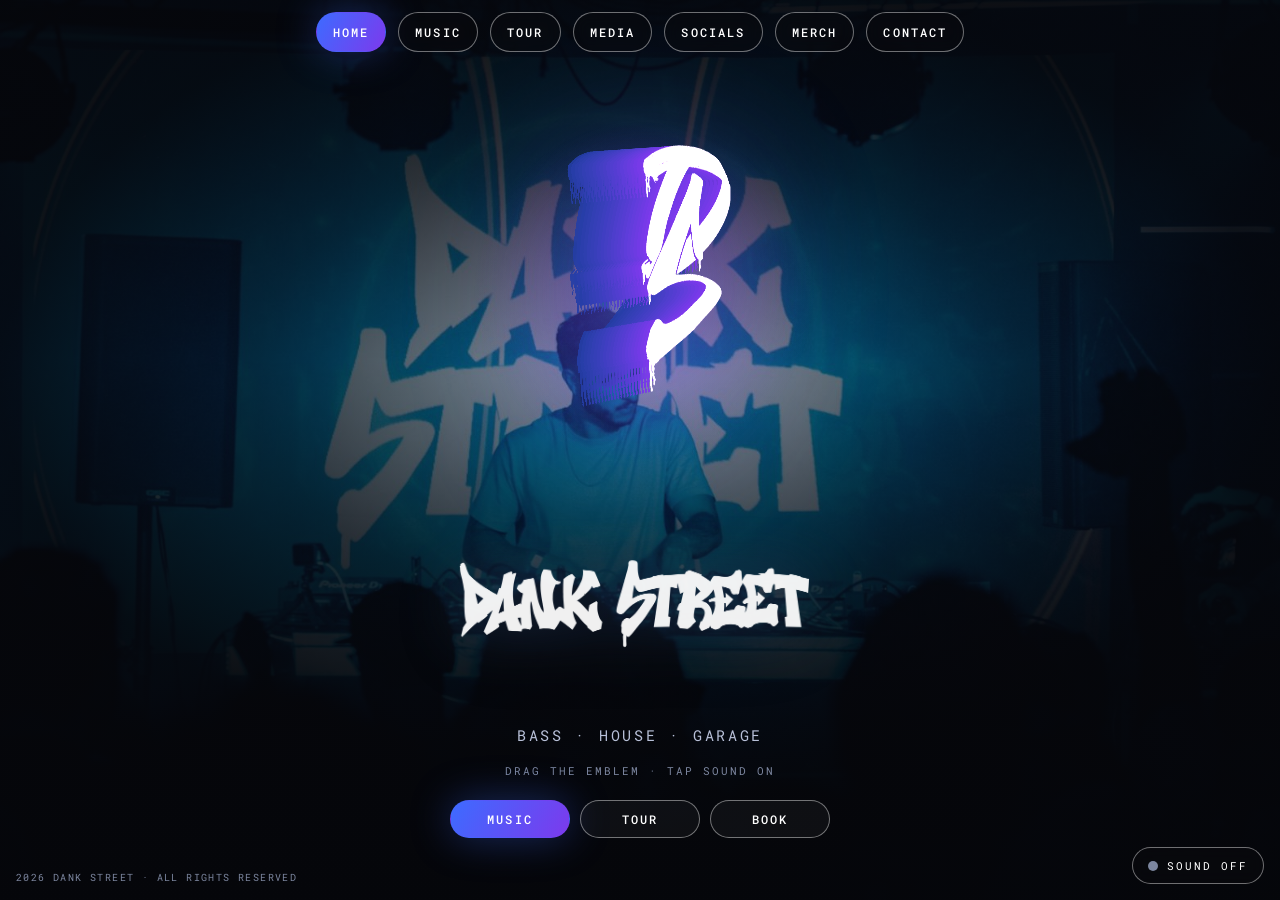
==== commit ec35c830: "Add scroll section paging and fix upward scroll from Music. Wheel/touch advances header sections; sc" ====
--- a/index.html
+++ b/index.html
@@ -136,5 +136,6 @@
     <script src="js/audio.js" defer></script>
     <script src="js/hero.js" defer></script>
     <script src="js/router.js" defer></script>
+    <script src="js/scroll-nav.js" defer></script>
   </body>
 </html>
--- a/styles.css
+++ b/styles.css
@@ -157,8 +157,7 @@
     calc(40px + env(safe-area-inset-bottom, 0px))
     max(20px, env(safe-area-inset-left, 0px));
   overflow: hidden;
-  transition: opacity 400ms var(--ease), transform 400ms var(--ease),
-    min-height 400ms var(--ease);
+  transition: opacity 400ms var(--ease), transform 400ms var(--ease);
 }
 
 /* When a content route is active, the hero recedes but stays visible */
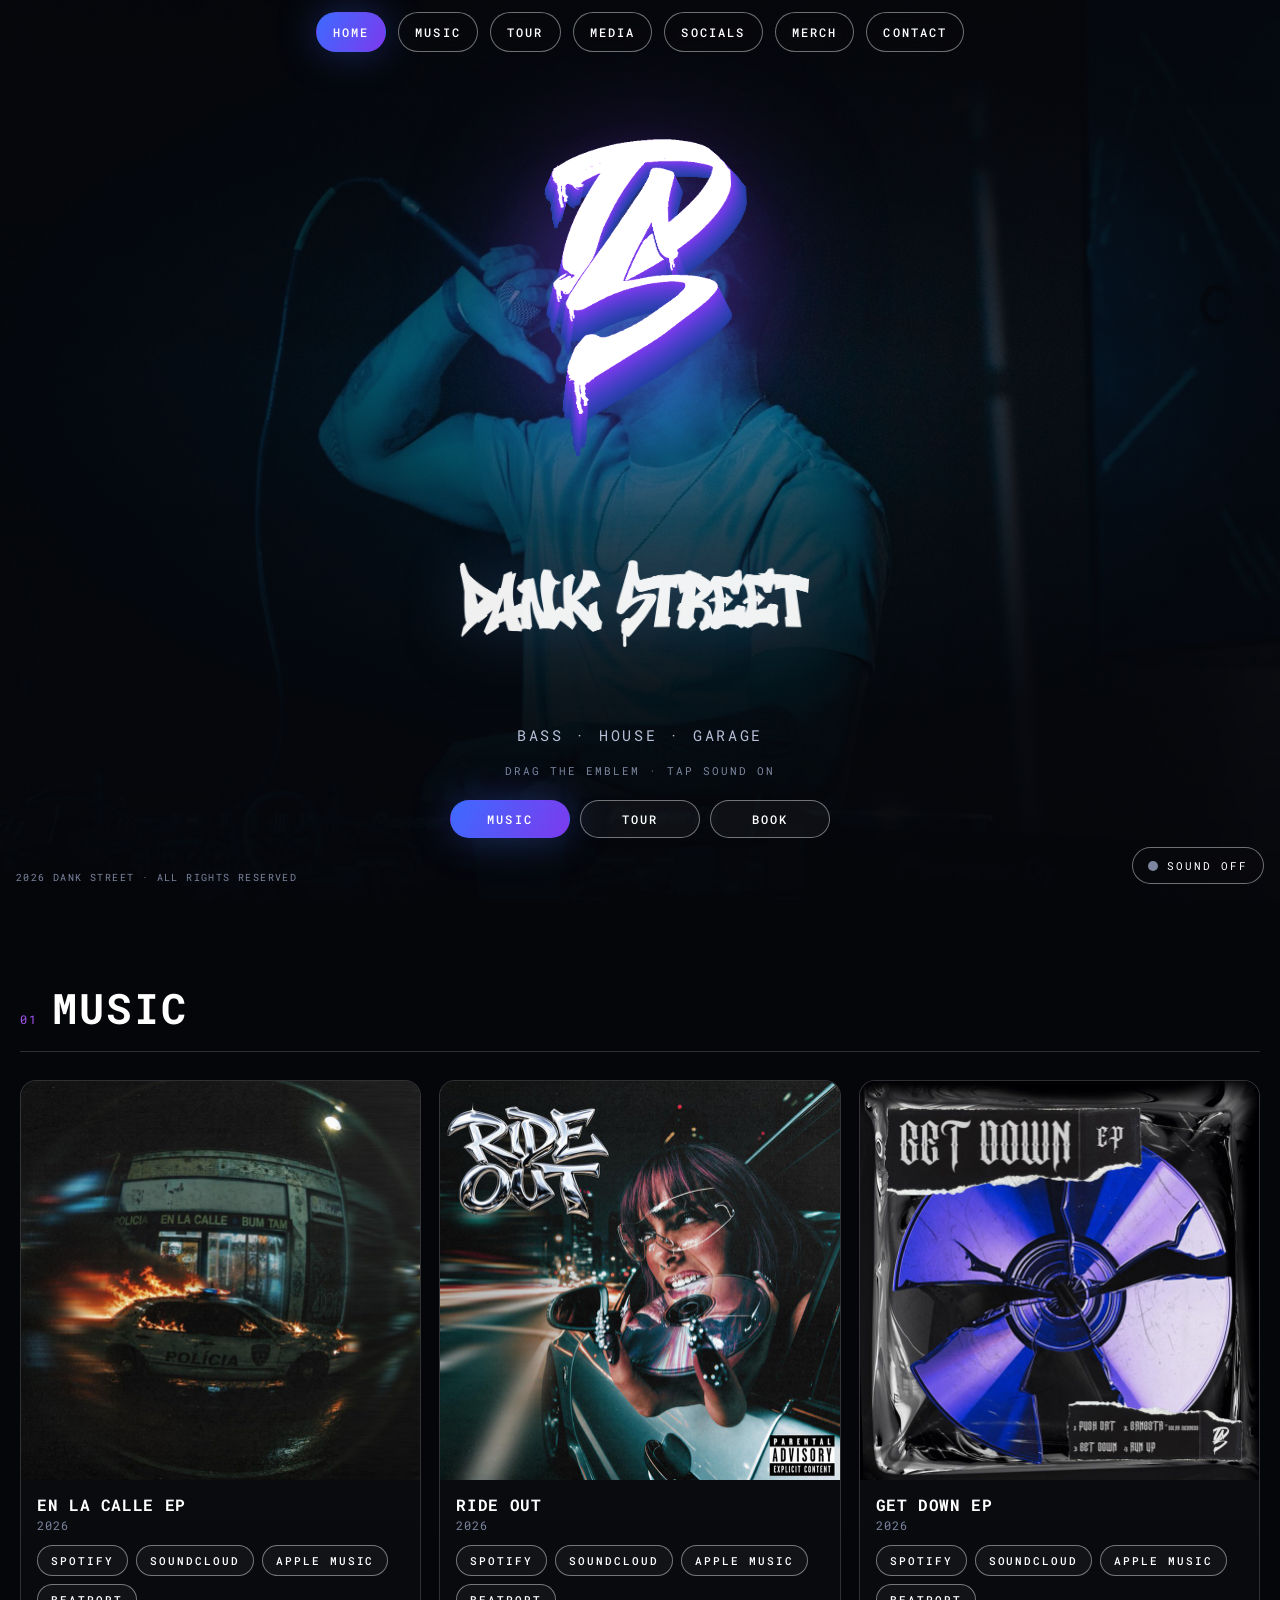
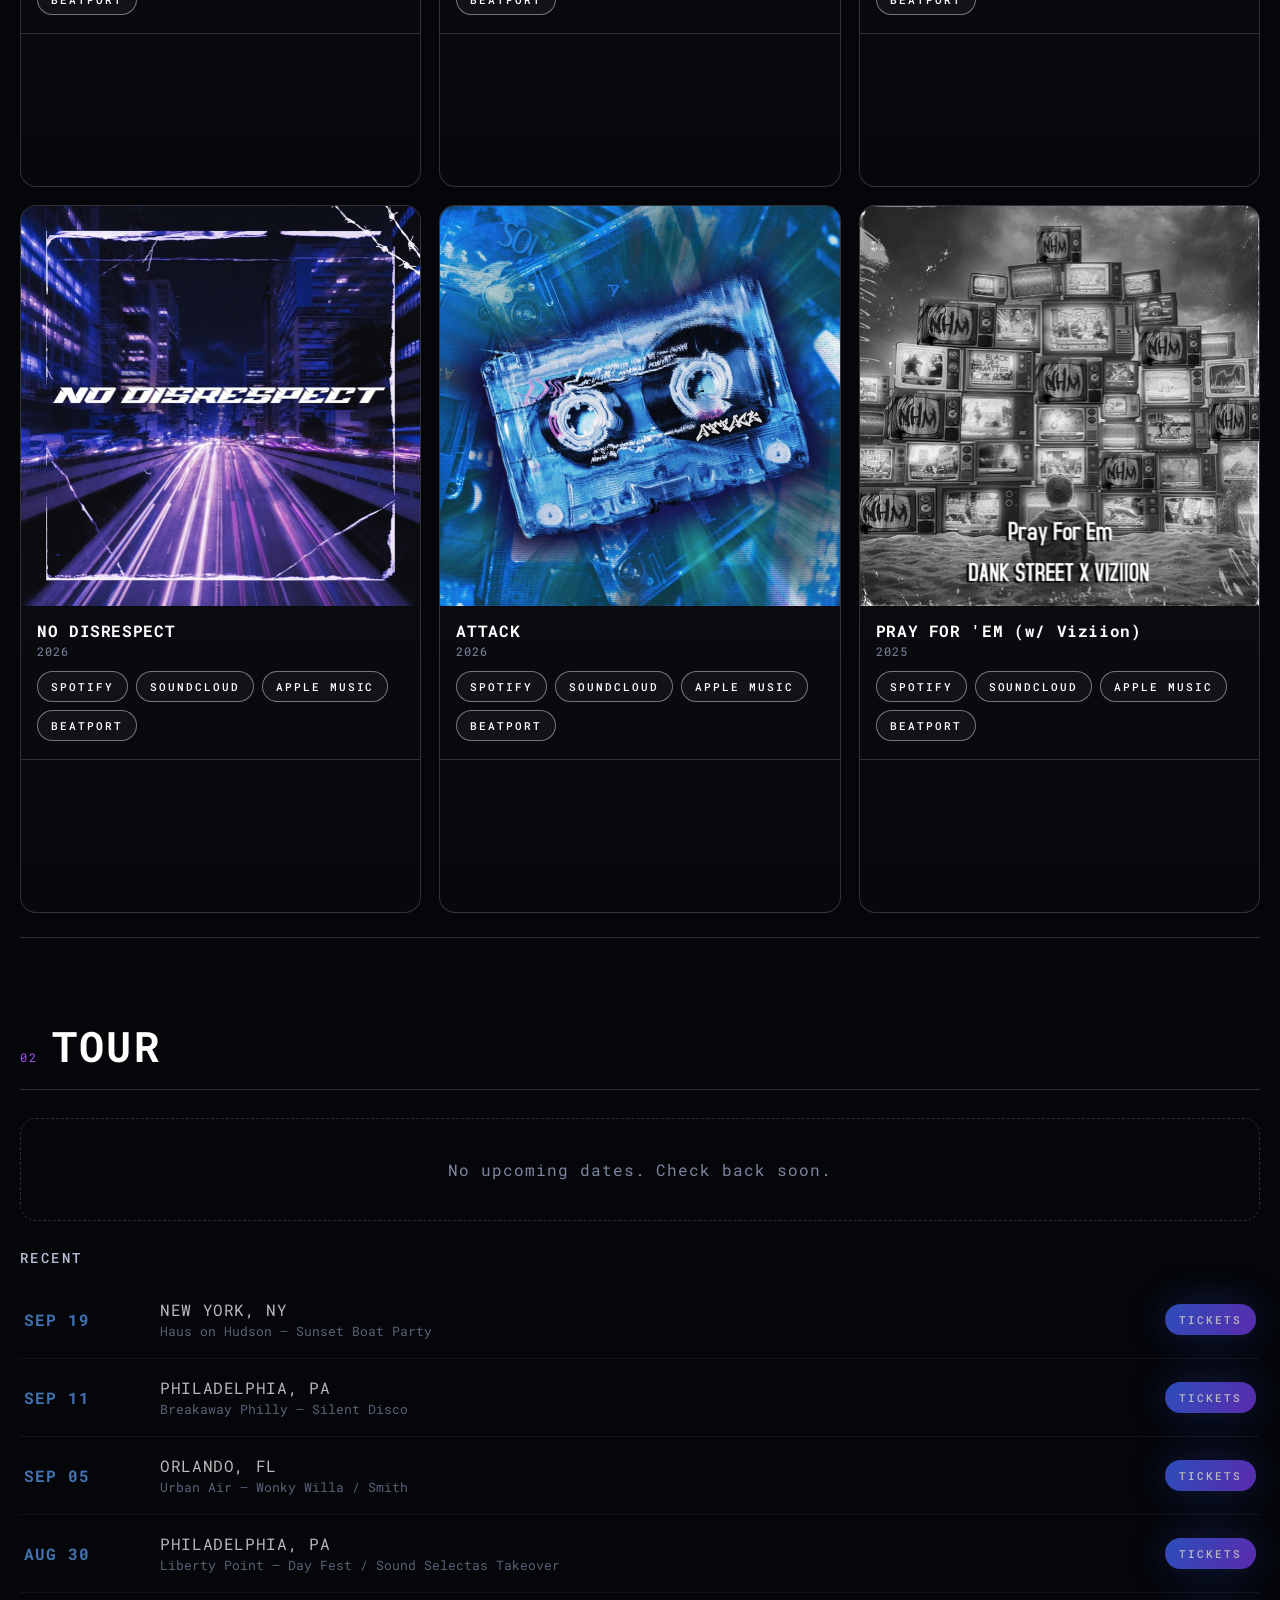
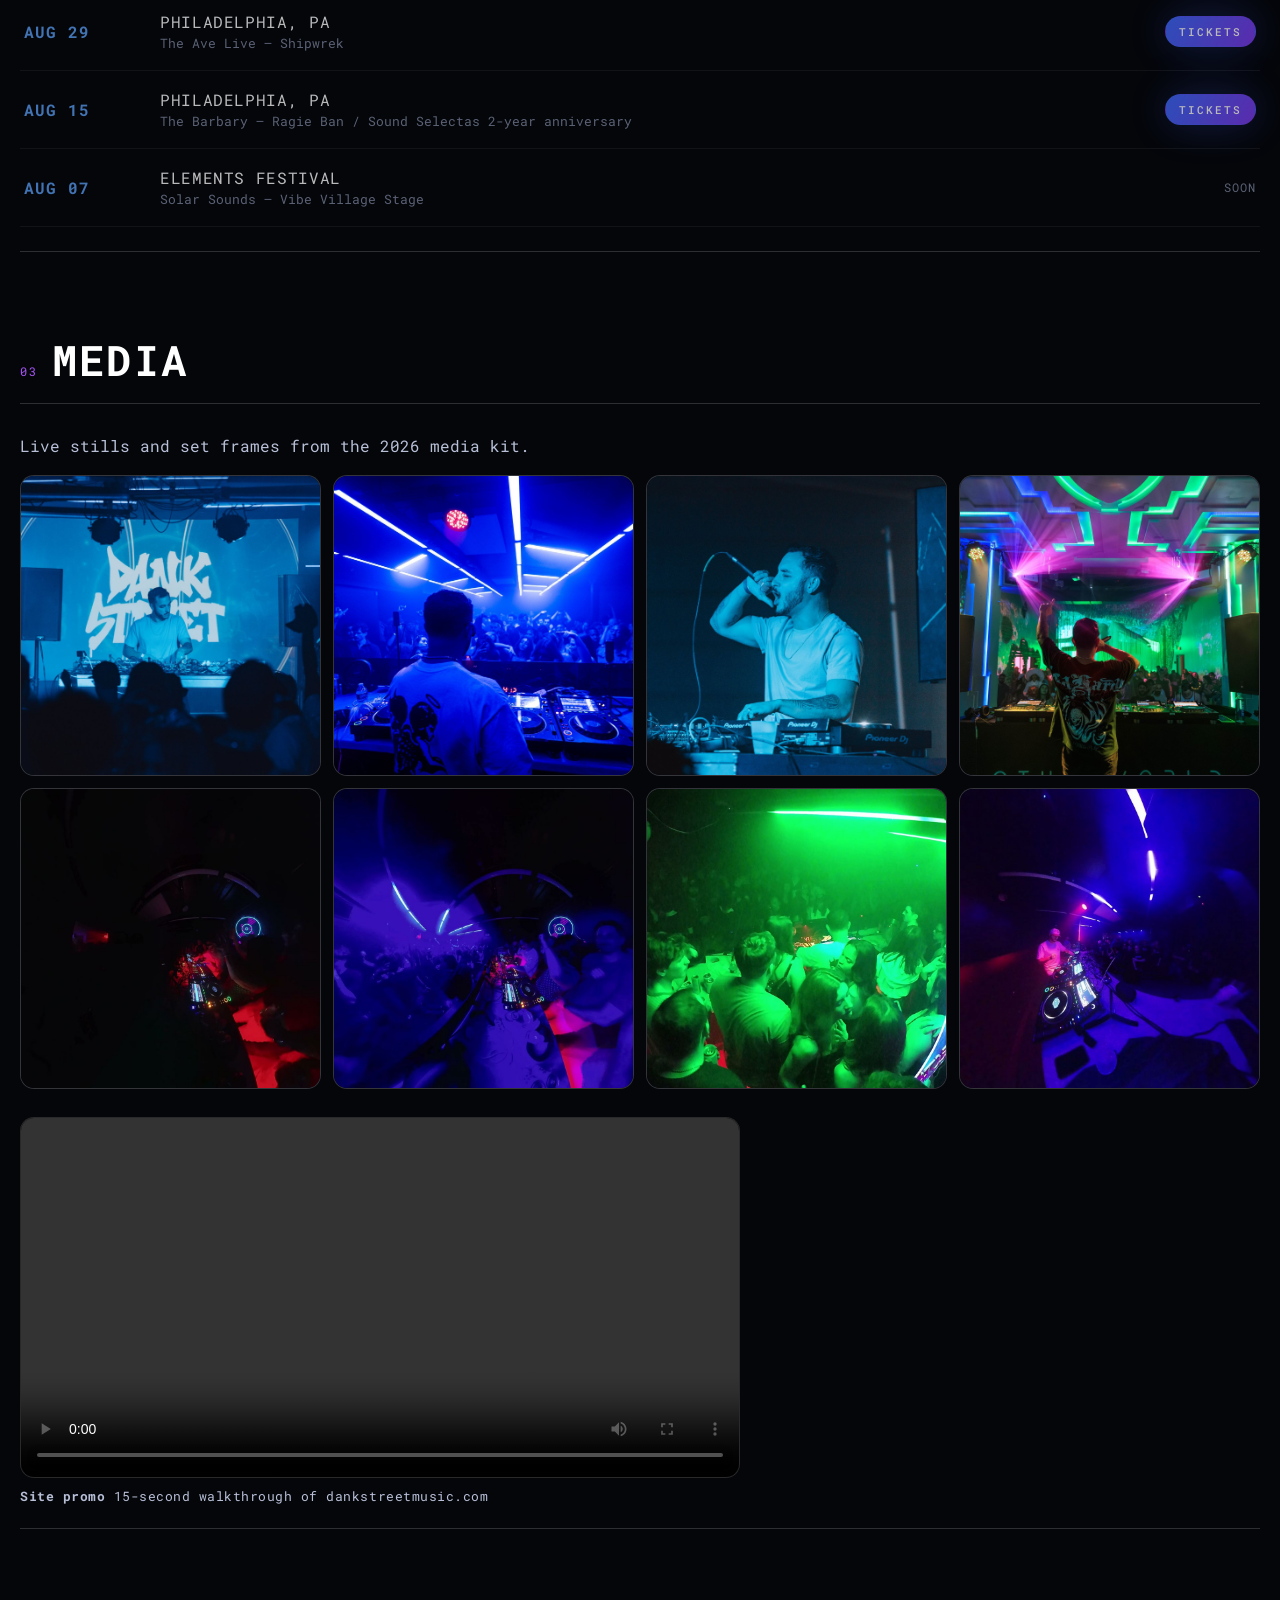
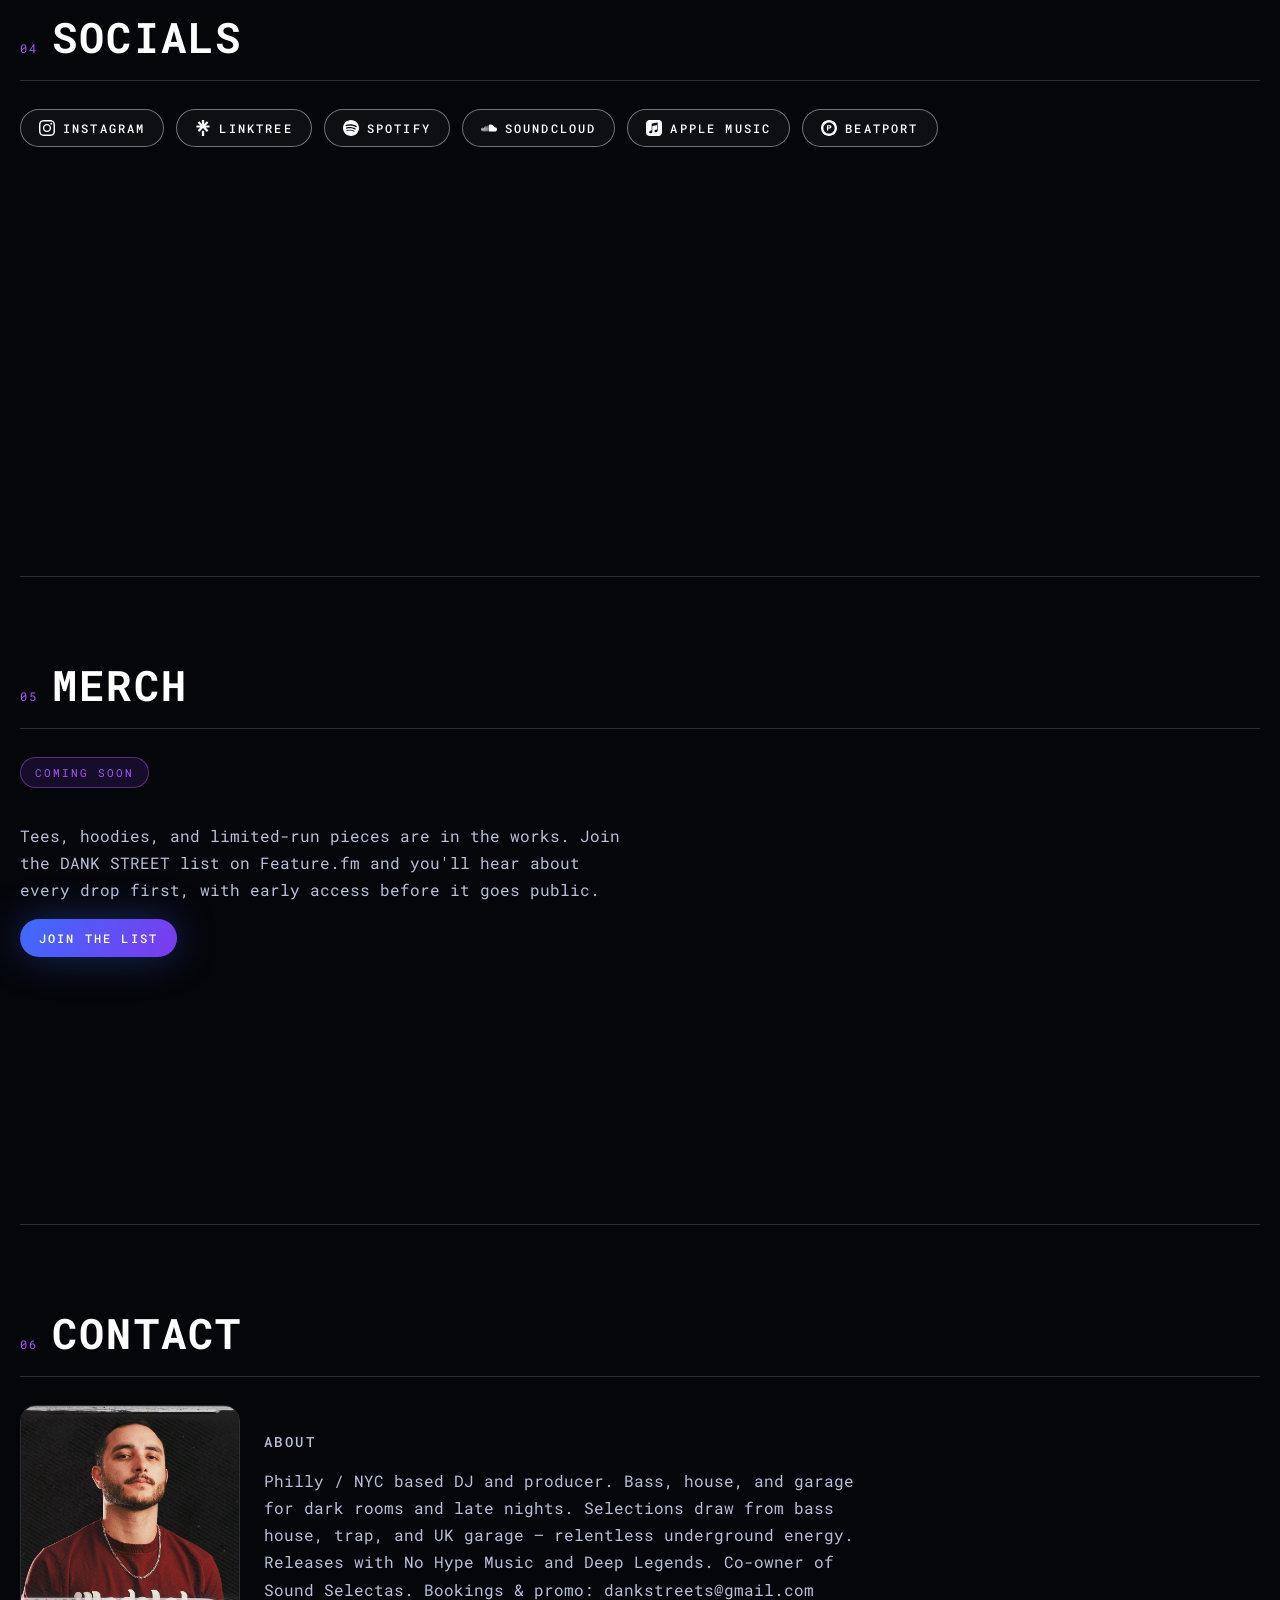
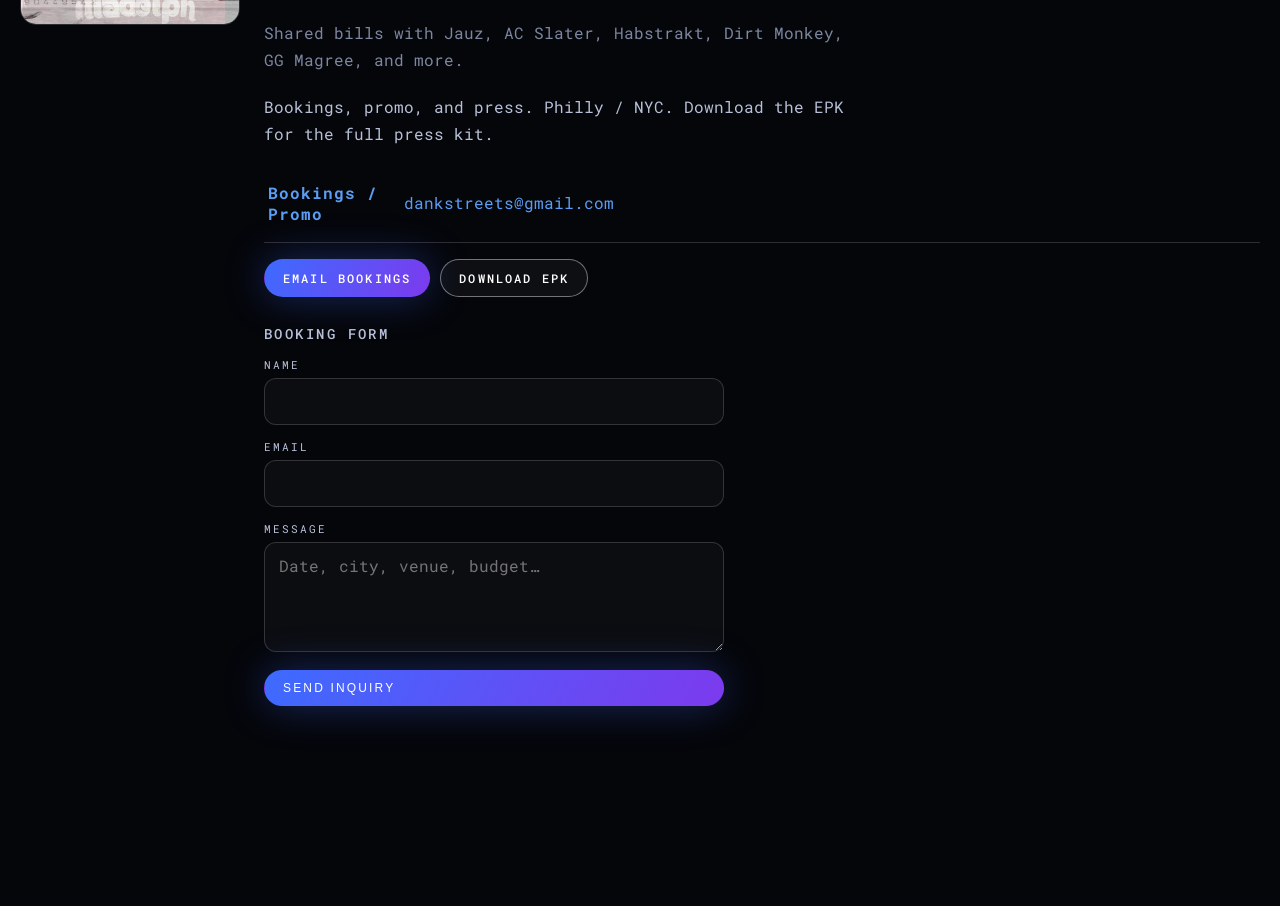
==== commit 8efefa52: "Switch to continuous native scroll through all sections. Mount Music–Contact in one document so trac" ====
--- a/index.html
+++ b/index.html
@@ -72,7 +72,7 @@
     </nav>
 
     <!-- Immersive hero: photo wash + slab + white logo wordmark -->
-    <header class="hero" id="hero">
+    <header class="hero" id="home">
       <div class="hero-bg" id="heroBg" aria-hidden="true"></div>
       <div class="hero-overlay" aria-hidden="true"></div>
       <canvas id="slab" class="slab" aria-label="Interactive 3D DANK STREET icon - drag to spin"></canvas>
@@ -95,8 +95,8 @@
       </div>
     </header>
 
-    <!-- Routed content mounts here -->
-    <main id="root" class="view" aria-live="polite"></main>
+    <!-- Continuous scroll content (all sections) -->
+    <main id="root" class="view"></main>
 
     <!-- Audio controls -->
     <button
@@ -136,6 +136,5 @@
     <script src="js/audio.js" defer></script>
     <script src="js/hero.js" defer></script>
     <script src="js/router.js" defer></script>
-    <script src="js/scroll-nav.js" defer></script>
   </body>
 </html>
--- a/styles.css
+++ b/styles.css
@@ -50,8 +50,9 @@
   font-family: "Roboto Mono", ui-monospace, SFMono-Regular, Menlo, monospace;
   -webkit-font-smoothing: antialiased;
   text-rendering: optimizeLegibility;
-  overscroll-behavior: none;
+  overscroll-behavior-y: auto;
   overflow-x: hidden;
+  -webkit-overflow-scrolling: touch;
 }
 
 body {
@@ -160,12 +161,7 @@
   transition: opacity 400ms var(--ease), transform 400ms var(--ease);
 }
 
-/* When a content route is active, the hero recedes but stays visible */
-body.route-active .hero {
-  min-height: 52vh;
-  min-height: 52svh;
-  opacity: 0.9;
-}
+/* Hero stays full-viewport; content scrolls beneath it continuously. */
 
 .hero-bg {
   position: absolute;
@@ -271,9 +267,9 @@
   justify-content: center;
 }
 
-body.route-active .hero-cta {
-  opacity: 0.35;
-  pointer-events: none;
+/* When scrolled past the hero, keep a soft cue — hero stays full-bleed */
+body.is-past-hero .hero-cta {
+  opacity: 0.55;
 }
 
 /* Contact extras */
@@ -398,6 +394,16 @@
 
 .view:empty {
   padding: 0;
+}
+
+.page-section {
+  scroll-margin-top: calc(var(--nav-h) + 12px);
+  padding: clamp(48px, 8vh, 96px) 0 24px;
+  min-height: min(72vh, 900px);
+}
+
+.page-section + .page-section {
+  border-top: 1px solid var(--border);
 }
 
 .section {
@@ -800,10 +806,6 @@
     width: min(40vmin, 240px);
     height: min(40vmin, 240px);
   }
-  body.route-active .hero {
-    min-height: 42vh;
-    min-height: 42svh;
-  }
   .grid.cols-2,
   .grid.cols-3 {
     grid-template-columns: 1fr;
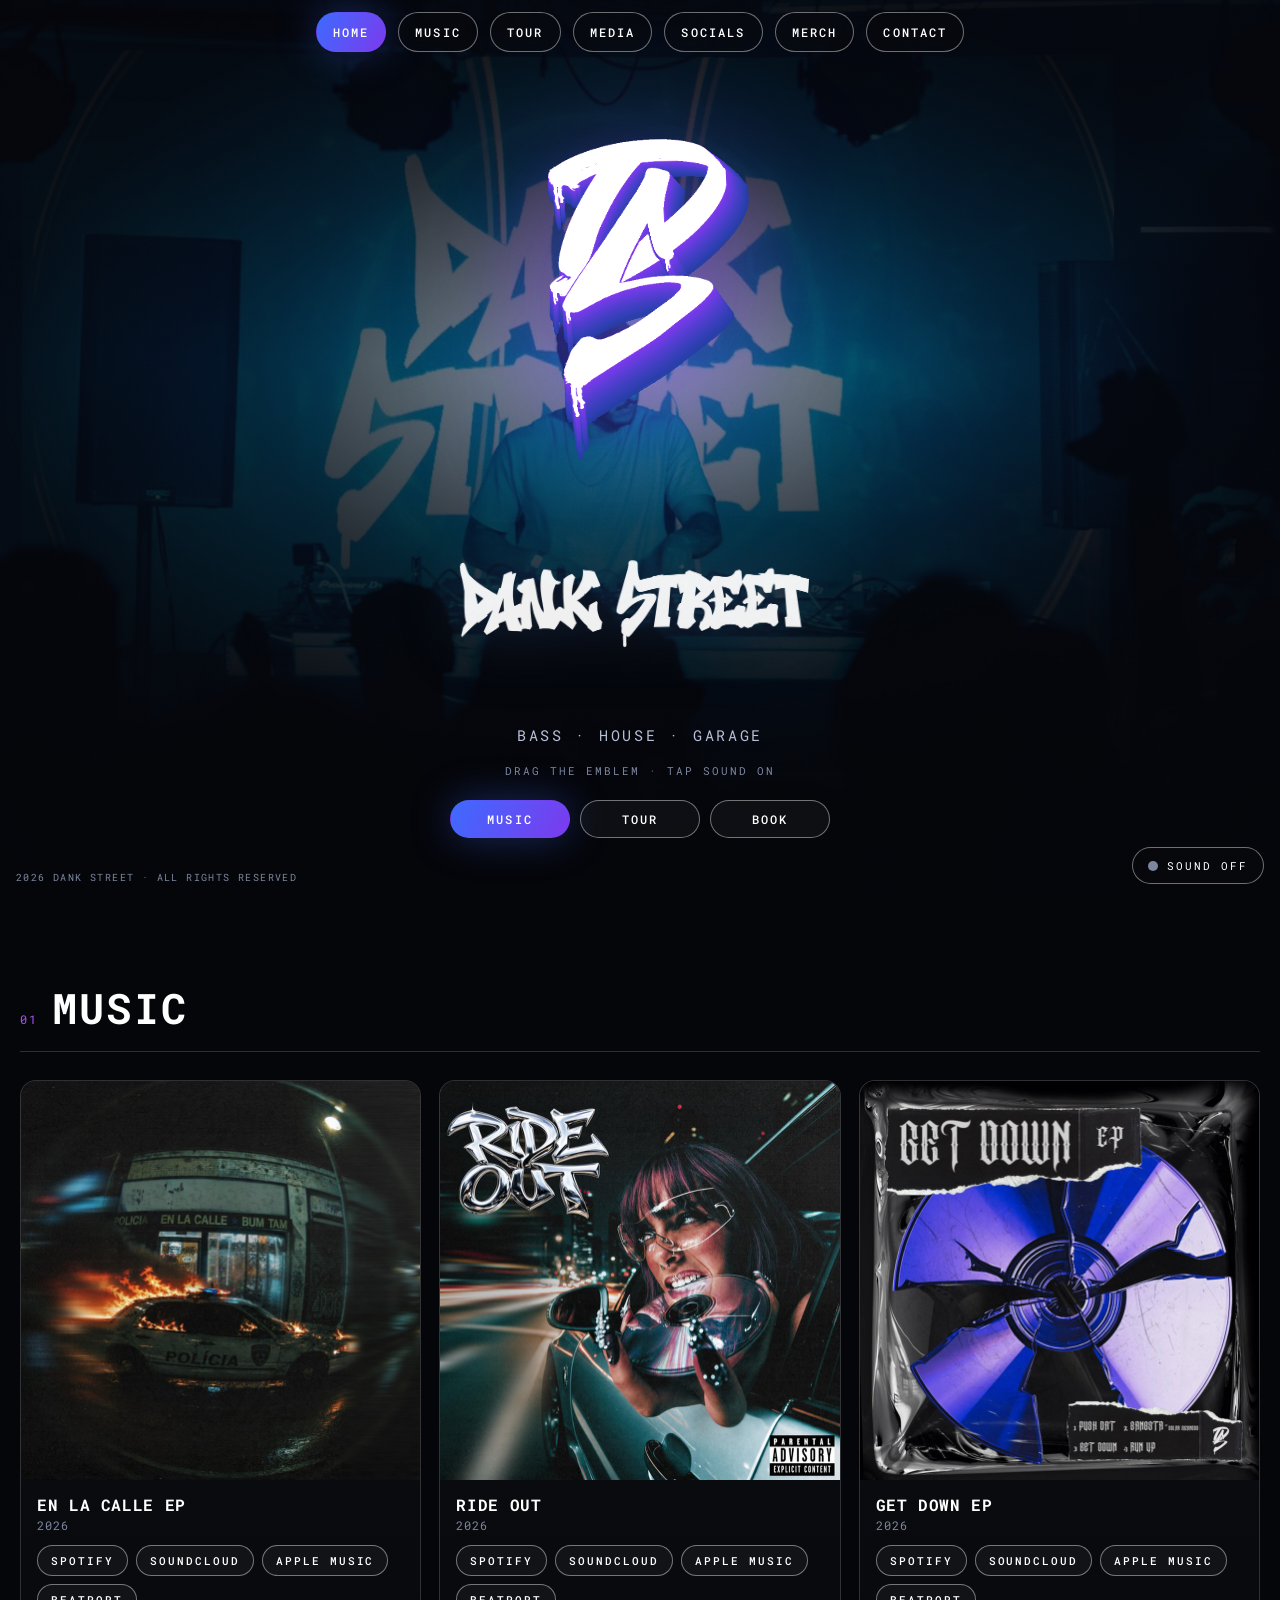
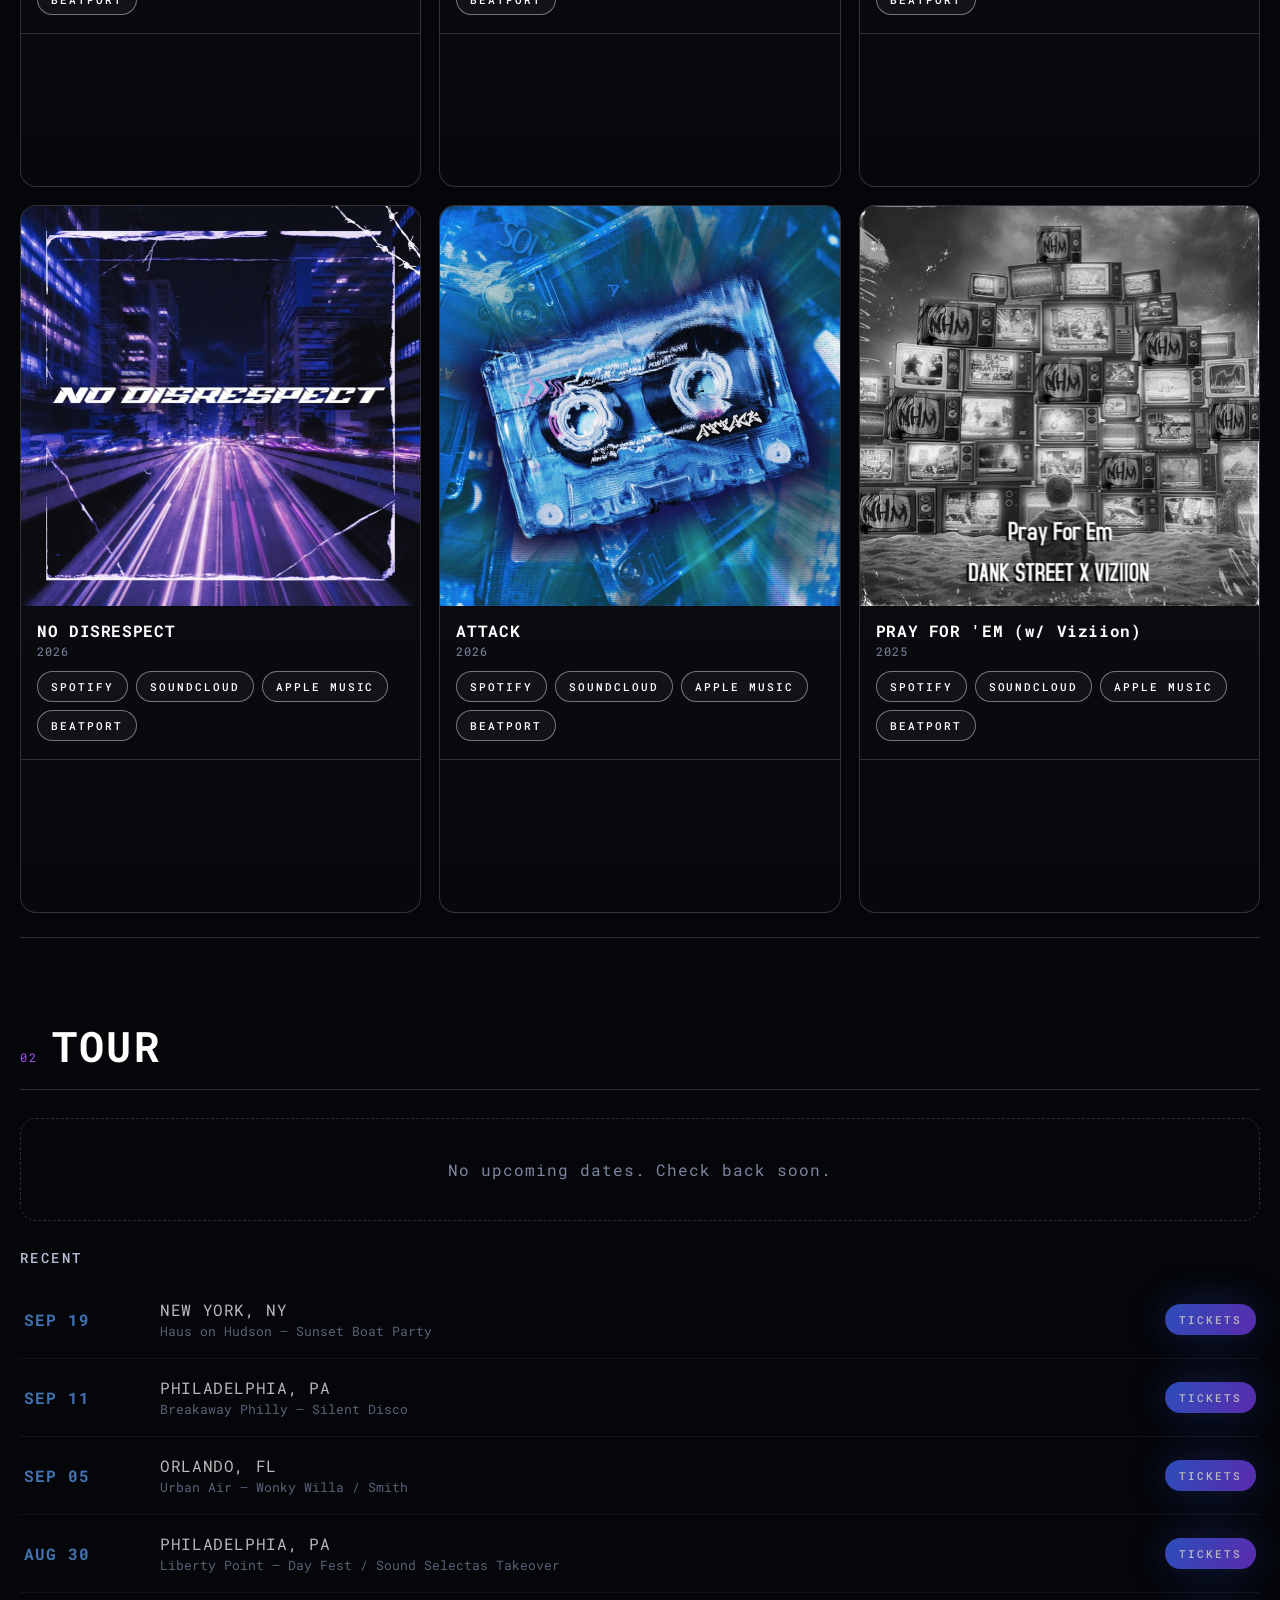
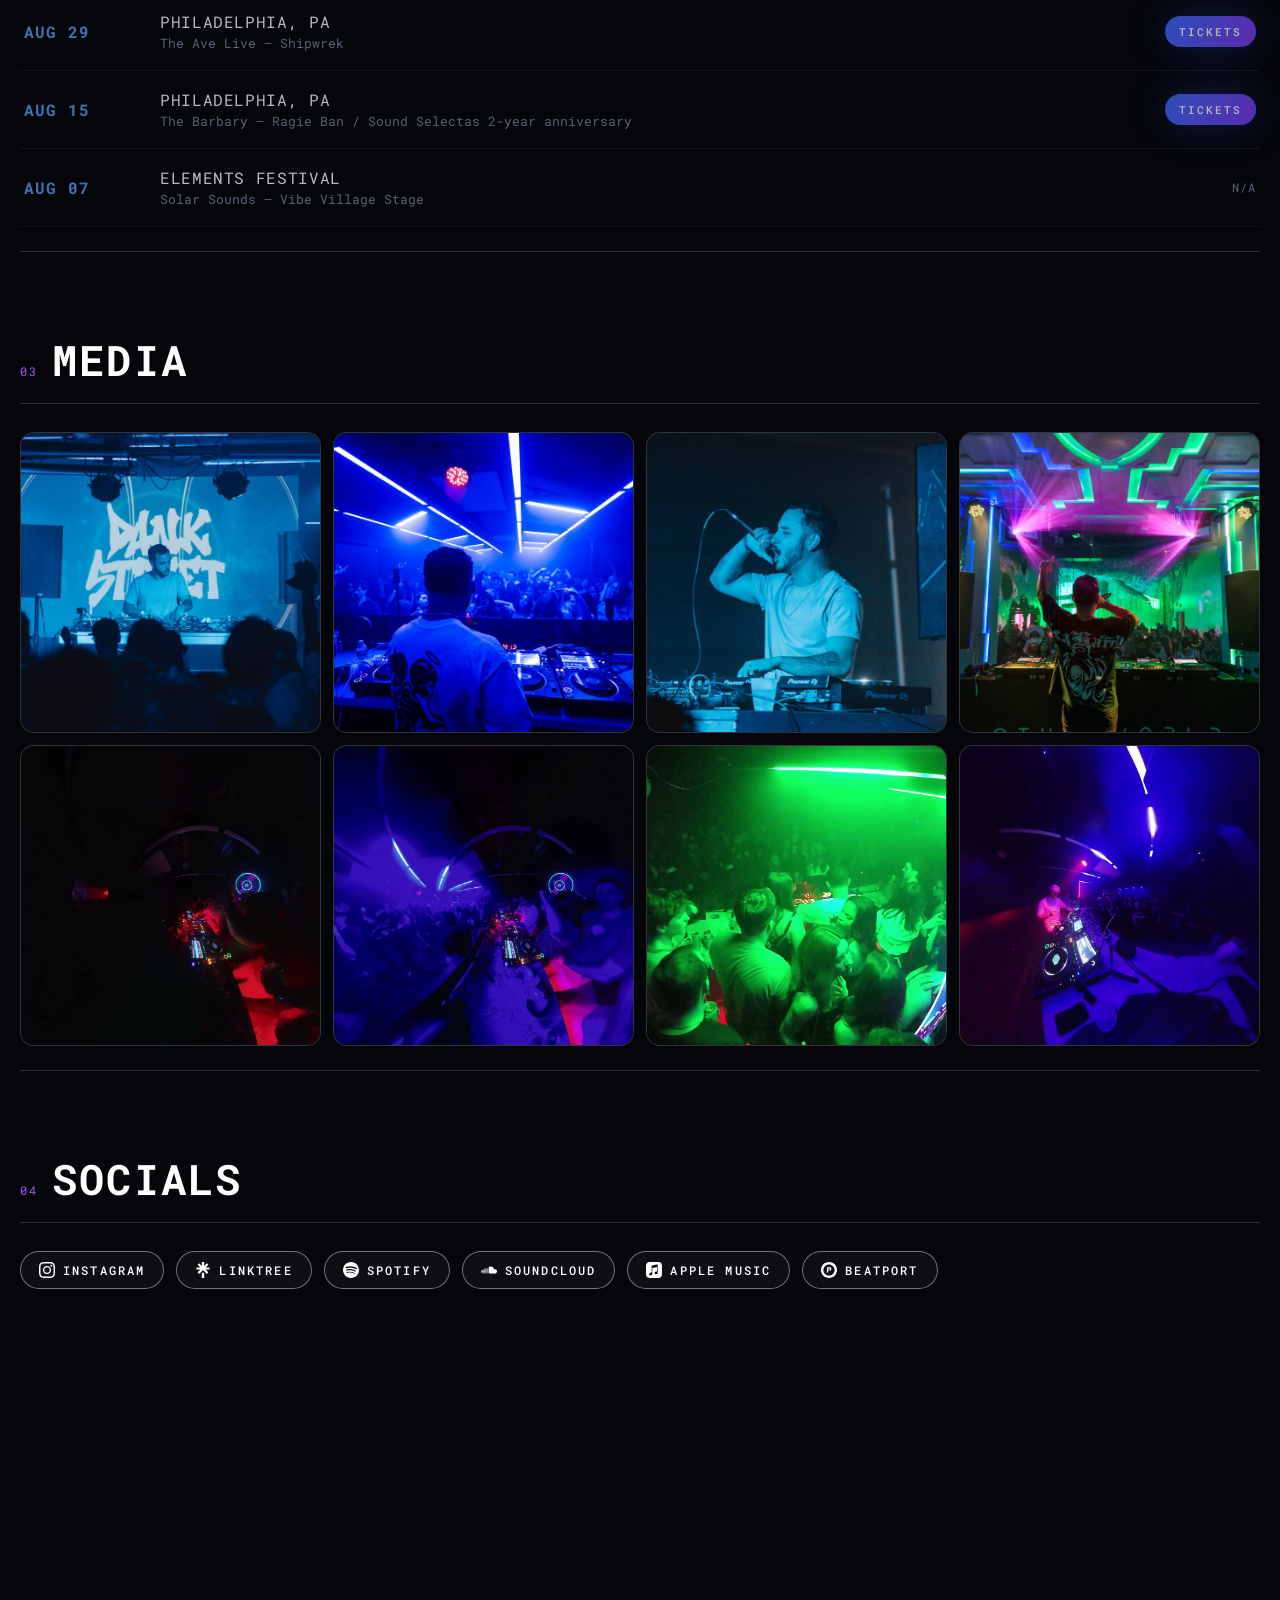
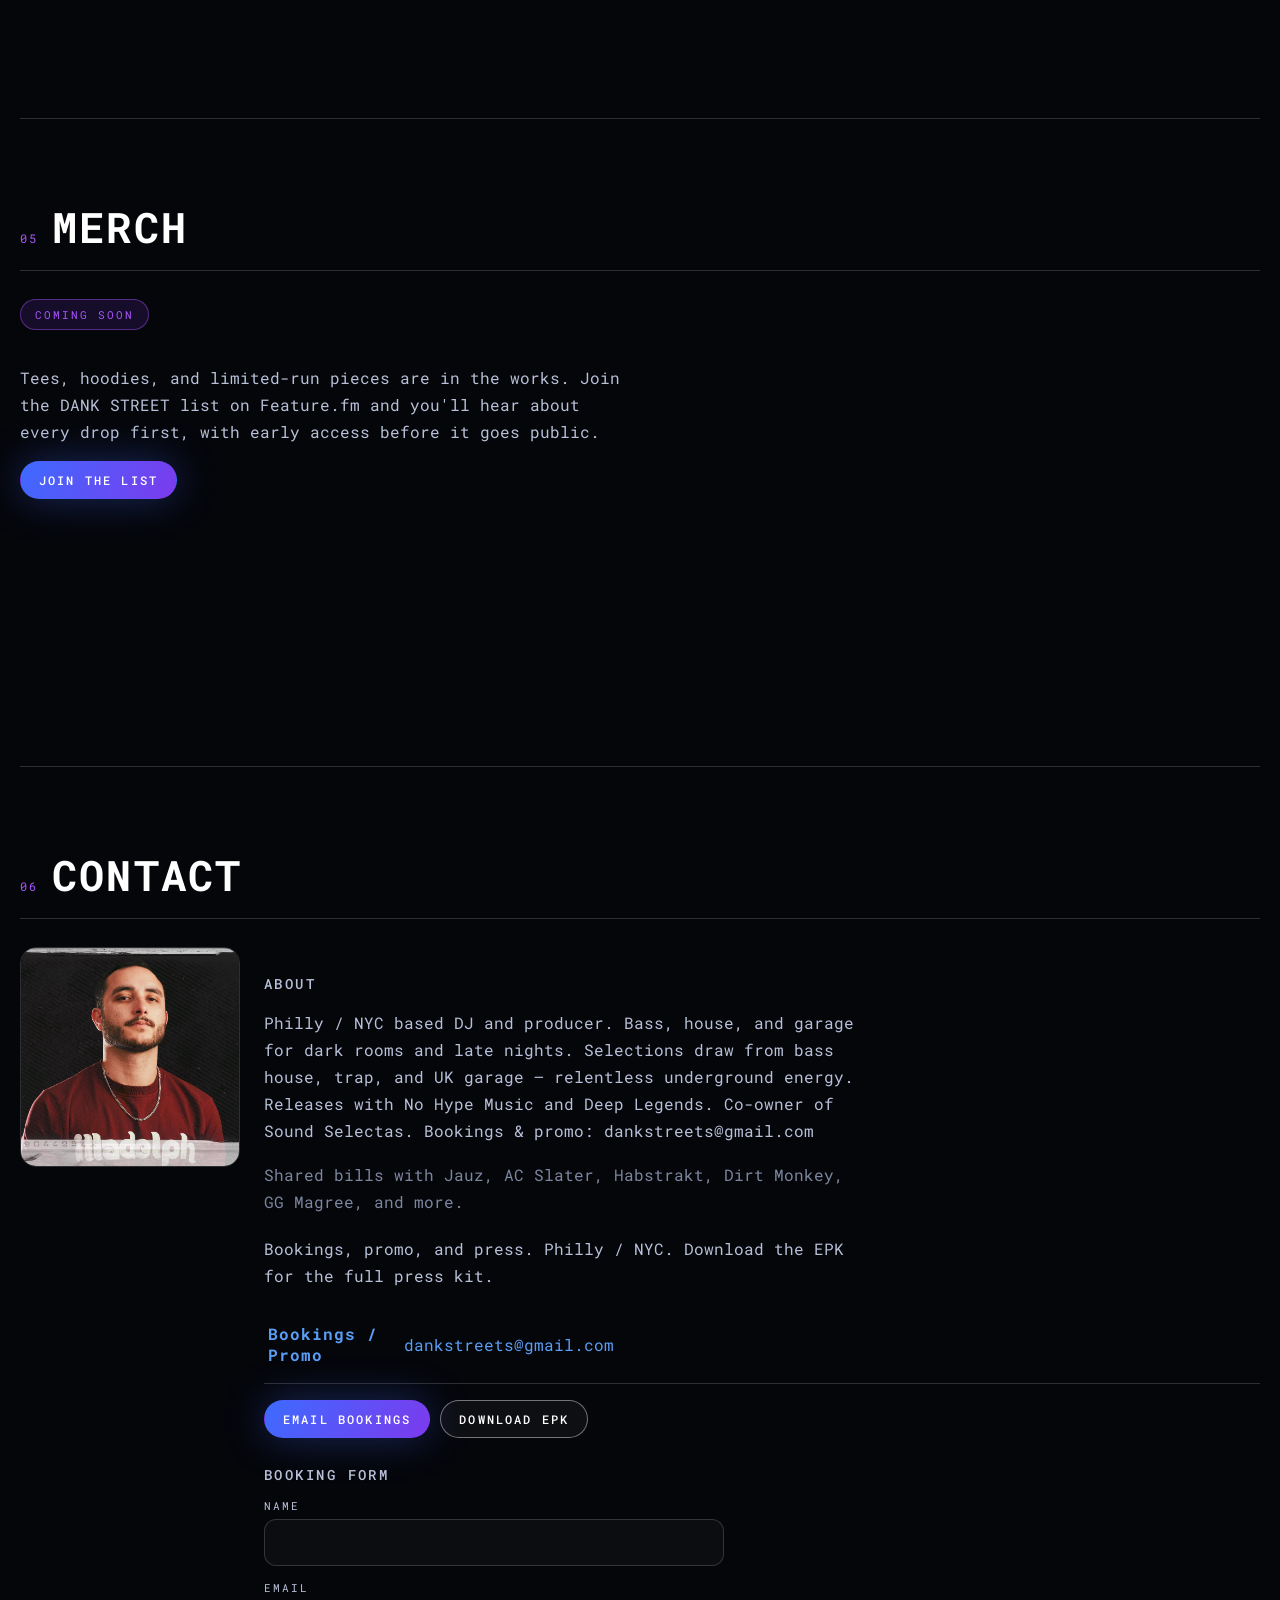
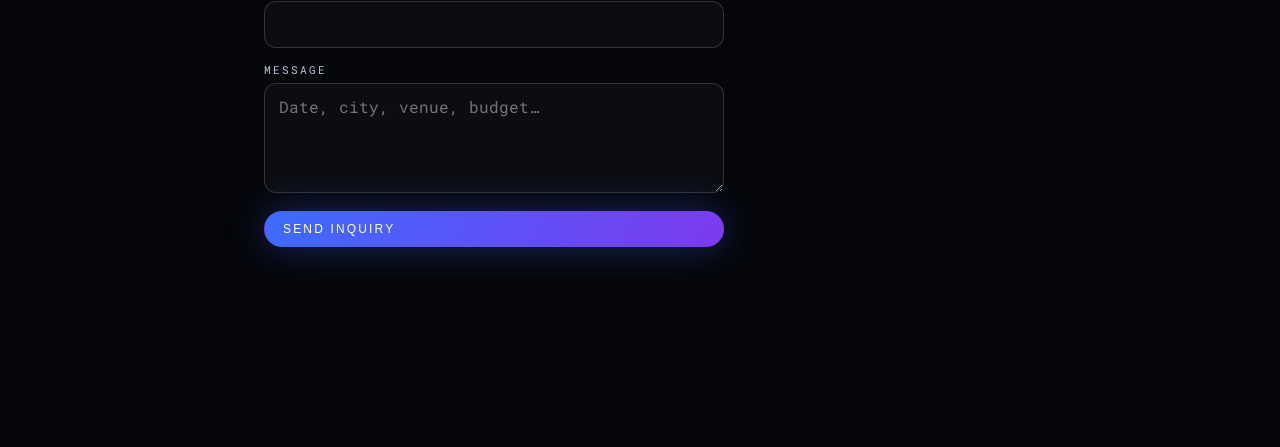
==== commit 7bac003d: "Close Site Dev backlog items: favicon, tour CTAs, media copy, and docs. Co-authored-by: Cursor <curs" ====
--- a/index.html
+++ b/index.html
@@ -24,7 +24,8 @@
     <meta name="twitter:card" content="summary_large_image" />
     <meta name="theme-color" content="#05060a" />
 
-    <link rel="icon" href="assets/img/favicon.png" />
+    <link rel="icon" href="assets/img/favicon.png" type="image/png" />
+    <link rel="apple-touch-icon" href="assets/img/apple-touch-icon.png" />
     <link rel="preconnect" href="https://fonts.googleapis.com" />
     <link rel="preconnect" href="https://fonts.gstatic.com" crossorigin />
     <link
--- a/styles.css
+++ b/styles.css
@@ -608,6 +608,14 @@
 .btn.sm {
   padding: 7px 13px;
   font-size: 11px;
+}
+
+.btn.sm.cal-btn {
+  padding: 7px 10px;
+}
+
+.cal-icon {
+  display: block;
 }
 
 /* Coming-soon badge */
